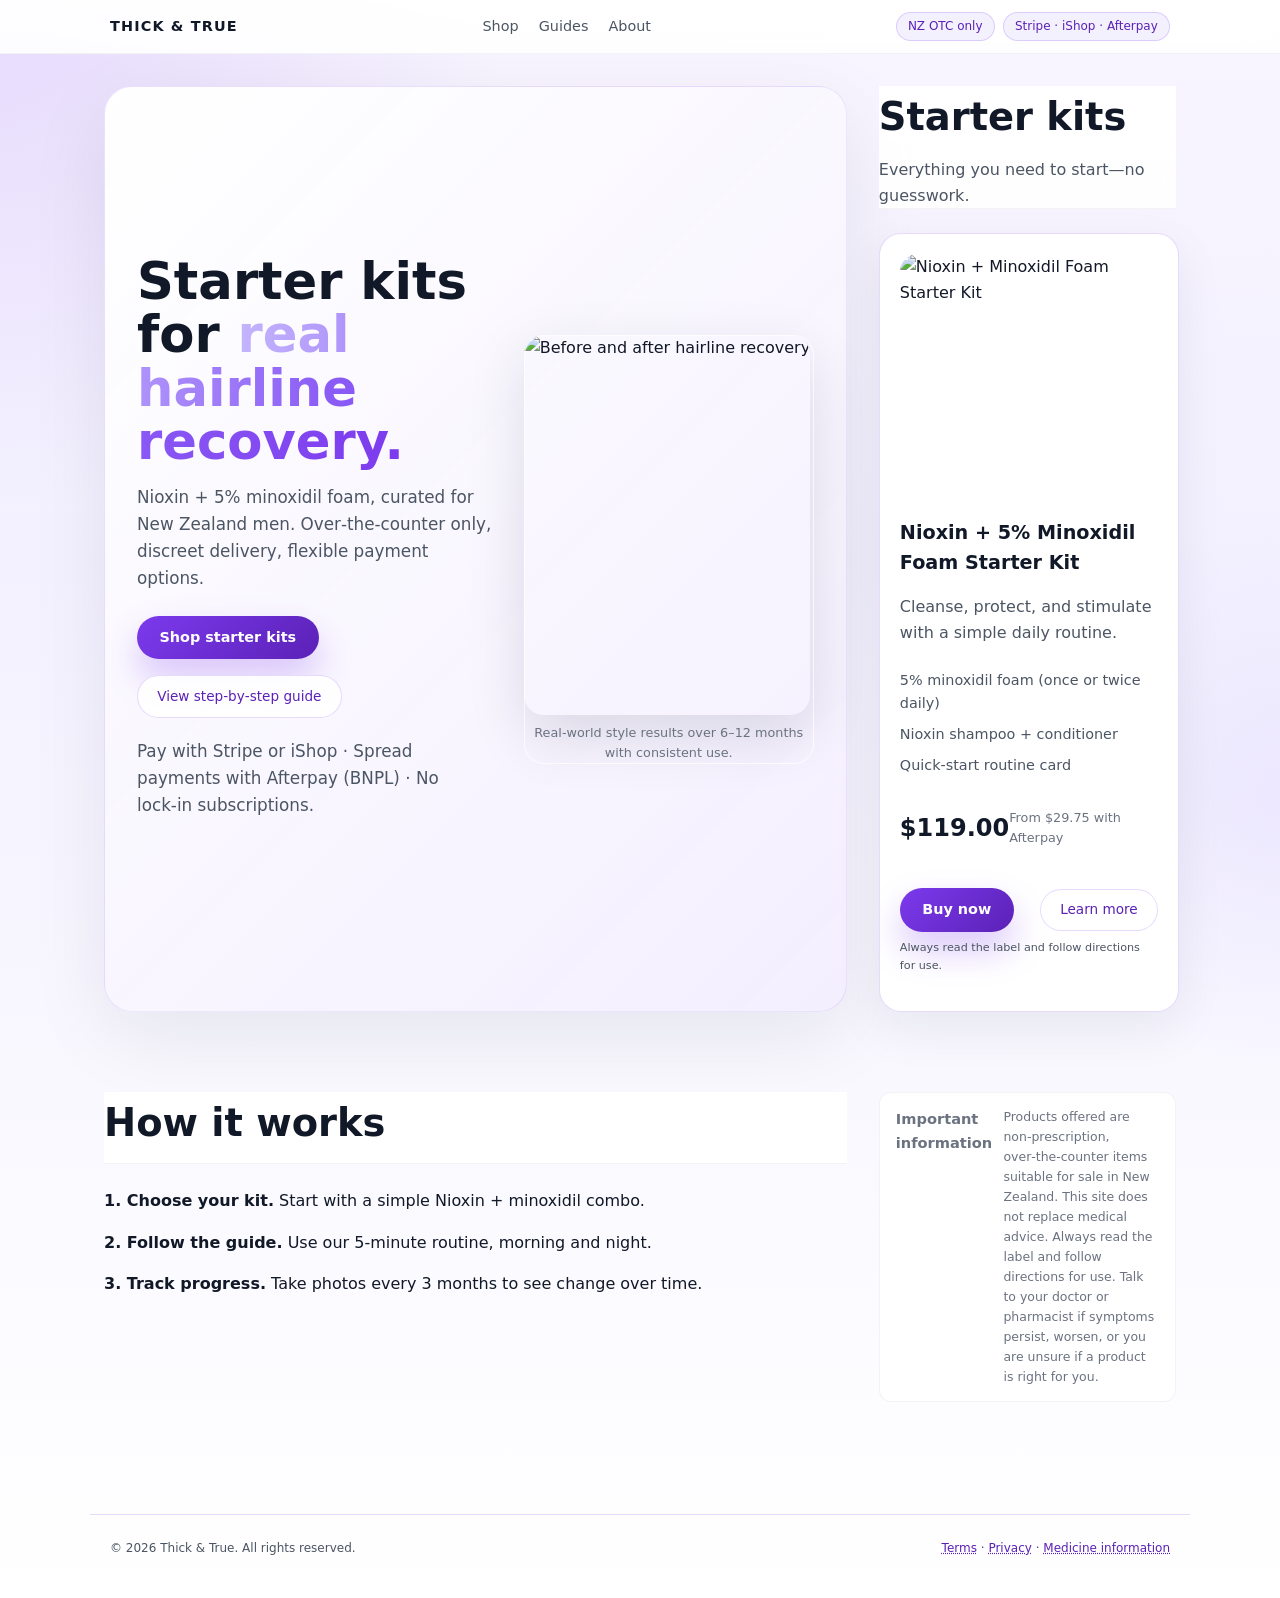
==== index.html @ 85b3218a "Initial commit: Thick & True men's hair recovery website" ====
<!DOCTYPE html>
<html lang="en">
<head>
  <meta charset="UTF-8" />
  <title>Thick & True | Men’s Hair Recovery Kits</title>
  <meta name="viewport" content="width=device-width, initial-scale=1" />
  <link rel="stylesheet" href="assets/css/main.css" />
</head>
<body>
  <header class="header">
    <nav class="nav">
      <a href="index.html" class="logo">Thick &amp; True</a>
      <div class="nav-links">
        <a href="products.html">Shop</a>
        <a href="guides.html">Guides</a>
        <a href="about.html">About</a>
      </div>
      <div class="nav-badges">
        <span class="pill">NZ OTC only</span>
        <span class="pill">Stripe · iShop · Afterpay</span>
      </div>
    </nav>
  </header>

  <main class="layout">
    <section class="hero">
      <div class="hero-copy">
        <h1>Starter kits for <span>real hairline recovery.</span></h1>
        <p>
          Nioxin + 5% minoxidil foam, curated for New Zealand men. 
          Over‑the‑counter only, discreet delivery, flexible payment options.
        </p>
        <div class="hero-cta">
          <a href="products.html#starter-kits" class="btn-primary">Shop starter kits</a>
          <a href="guides.html" class="btn-ghost">View step‑by‑step guide</a>
        </div>
        <p class="hero-meta">
          Pay with Stripe or iShop · Spread payments with Afterpay (BNPL) · No lock‑in subscriptions.
        </p>
      </div>
      <div class="hero-image">
        <figure>
          <img src="assets/img/hero-before-after-1.jpg" alt="Before and after hairline recovery" />
          <figcaption>Real‑world style results over 6–12 months with consistent use.</figcaption>
        </figure>
      </div>
    </section>

    <section id="starter-kits" class="section">
      <header class="section-header">
        <h2>Starter kits</h2>
        <p>Everything you need to start—no guesswork.</p>
      </header>
      <div class="grid">
        <article class="product-card">
          <img src="assets/img/kit-nioxin-minoxidil.jpg" alt="Nioxin + Minoxidil Foam Starter Kit" />
          <h3>Nioxin + 5% Minoxidil Foam Starter Kit</h3>
          <p>Cleanse, protect, and stimulate with a simple daily routine.</p>
          <ul class="product-bullets">
            <li>5% minoxidil foam (once or twice daily)</li>
            <li>Nioxin shampoo + conditioner</li>
            <li>Quick‑start routine card</li>
          </ul>
          <div class="product-footer">
            <span class="price">$119.00</span>
            <span class="bnpl">From $29.75 with Afterpay</span>
          </div>
          <div class="product-actions">
            <!-- Stripe Checkout link placeholder -->
            <a 
              href="https://checkout.stripe.com/pay/YOUR_CHECKOUT_LINK" 
              class="btn-primary">
              Buy now
            </a>
            <a href="product-nioxin-starter-kit.html" class="btn-ghost">Learn more</a>
          </div>
          <p class="note">Always read the label and follow directions for use.</p>
        </article>
      </div>
    </section>

    <section class="section">
      <header class="section-header">
        <h2>How it works</h2>
      </header>
      <ol class="steps">
        <li><strong>1. Choose your kit.</strong> Start with a simple Nioxin + minoxidil combo.</li>
        <li><strong>2. Follow the guide.</strong> Use our 5‑minute routine, morning and night.</li>
        <li><strong>3. Track progress.</strong> Take photos every 3 months to see change over time.</li>
      </ol>
    </section>

    <section class="section compliance">
      <h3>Important information</h3>
      <p>
        Products offered are non‑prescription, over‑the‑counter items suitable for sale in New Zealand. 
        This site does not replace medical advice. Always read the label and follow directions for use. 
        Talk to your doctor or pharmacist if symptoms persist, worsen, or you are unsure if a product is right for you.
      </p>
    </section>
  </main>

  <footer class="footer">
    <span>© <span id="year"></span> Thick &amp; True. All rights reserved.</span>
    <span>
      <a href="legal/terms.html">Terms</a> · 
      <a href="legal/privacy.html">Privacy</a> · 
      <a href="legal/medicine-info.html">Medicine information</a>
    </span>
  </footer>

  <script src="assets/js/main.js"></script>
</body>
</html>
---- assets/css/main.css ----
:root {
      --bg: #ffffff;
      --bg-alt: #f8f9fa;
      --accent: #8b5cf6;
      --accent-soft: #a78bfa;
      --text: #1f2937;
      --muted: #6b7280;
      --danger: #ef4444;
      --card: #ffffff;
      --border: #e5e7eb;
      --radius: 10px;
    }

    * { box-sizing: border-box; margin: 0; padding: 0; }

    body {
      font-family: system-ui, -apple-system, BlinkMacSystemFont, "Segoe UI", sans-serif;
      background: linear-gradient(to bottom, #ffffff 0%, #f3f4f6 100%);
      color: var(--text);
      line-height: 1.5;
    }

    a { color: inherit; text-decoration: none; }

    header {
      position: sticky;
      top: 0;
      z-index: 20;
      backdrop-filter: blur(16px);
      background: linear-gradient(to bottom, rgba(255,255,255,0.95), rgba(255,255,255,0.9));
      border-bottom: 1px solid rgba(229,231,235,0.5);
    }

    .nav {
      max-width: 1100px;
      margin: 0 auto;
      padding: 0.75rem 1.25rem;
      display: flex;
      align-items: center;
      justify-content: space-between;
    }

    .logo {
      display: flex;
      align-items: center;
      gap: 0.5rem;
      font-weight: 700;
      letter-spacing: 0.08em;
      text-transform: uppercase;
      font-size: 0.9rem;
    }

    .logo-mark {
      width: 26px;
      height: 26px;
      border-radius: 999px;
      background: radial-gradient(circle at 30% 20%, #a78bfa, #8b5cf6 40%, #ffffff 100%);
      display: flex;
      align-items: center;
      justify-content: center;
      font-size: 0.8rem;
      color: #ffffff;
      font-weight: 900;
    }

    .nav-links {
      display: flex;
      gap: 1.25rem;
      font-size: 0.9rem;
      color: var(--muted);
    }

    .nav-links a:hover {
      color: var(--text);
    }

    .pill {
      font-size: 0.75rem;
      padding: 0.25rem 0.7rem;
      border-radius: 999px;
      border: 1px solid rgba(139,92,246,0.4);
      color: var(--accent);
    }

    main {
      max-width: 1100px;
      margin: 0 auto;
      padding: 1.5rem 1.25rem 4rem;
      display: grid;
      grid-template-columns: minmax(0, 3fr) minmax(260px, 1.2fr);
      gap: 2rem;
    }

    @media (max-width: 900px) {
      main {
        grid-template-columns: 1fr;
      }
    }

    /* Hero */
    .hero {
      padding: 1.5rem 1.25rem 1.75rem;
      border-radius: 18px;
      background: radial-gradient(circle at top left, #f8f9fa 0, #ffffff 55%);
      border: 1px solid rgba(229,231,235,0.5);
      box-shadow: 0 25px 60px rgba(0,0,0,0.1);
      margin-bottom: 1.75rem;
    }

    .hero-tagline {
      display: inline-flex;
      align-items: center;
      gap: 0.4rem;
      padding: 0.25rem 0.7rem;
      border-radius: 999px;
      background: rgba(255,255,255,0.9);
      border: 1px solid rgba(229,231,235,0.5);
      font-size: 0.75rem;
      color: var(--muted);
      margin-bottom: 0.9rem;
    }

    .hero-tagline span {
      width: 7px;
      height: 7px;
      border-radius: 999px;
      background: #8b5cf6;
      box-shadow: 0 0 0 4px rgba(139,92,246,0.25);
    }

    .hero h1 {
      font-size: clamp(2.1rem, 3vw, 2.6rem);
      margin-bottom: 0.6rem;
    }

    .hero h1 span {
      background: linear-gradient(to right, #c4b5fd, #8b5cf6, #7c3aed);
      -webkit-background-clip: text;
      color: transparent;
    }

    .hero-sub {
      color: var(--muted);
      font-size: 0.95rem;
      max-width: 32rem;
      margin-bottom: 1.25rem;
    }

    .hero-cta {
      display: flex;
      flex-wrap: wrap;
      gap: 0.75rem;
      align-items: center;
      margin-bottom: 1.25rem;
    }

    .btn-primary {
      padding: 0.65rem 1.4rem;
      border-radius: 999px;
      border: none;
      cursor: pointer;
      background: linear-gradient(135deg, var(--accent), var(--accent-soft));
      color: #ffffff;
      font-weight: 600;
      font-size: 0.9rem;
      display: inline-flex;
      align-items: center;
      gap: 0.4rem;
      box-shadow: 0 14px 30px rgba(139,92,246,0.35);
    }

    .btn-primary:hover {
      filter: brightness(1.05);
      transform: translateY(-1px);
    }

    .btn-ghost {
      padding: 0.6rem 1.2rem;
      border-radius: 999px;
      border: 1px solid rgba(229,231,235,0.5);
      background: rgba(255,255,255,0.7);
      color: var(--muted);
      font-size: 0.85rem;
      cursor: pointer;
    }

    .hero-meta {
      display: flex;
      flex-wrap: wrap;
      gap: 1.25rem;
      font-size: 0.75rem;
      color: var(--muted);
    }

    .hero-meta strong {
      color: var(--text);
      font-weight: 600;
    }

    /* Compliance notice */
    .compliance {
      margin-bottom: 1.5rem;
      padding: 0.9rem 1rem;
      border-radius: 12px;
      background: rgba(255,255,255,0.9);
      border: 1px solid rgba(229,231,235,0.5);
      font-size: 0.78rem;
      color: var(--muted);
      display: flex;
      gap: 0.7rem;
    }

    .compliance-icon {
      font-size: 1rem;
      margin-top: 0.1rem;
    }

    .compliance strong {
      color: var(--text);
    }

    /* Product grid */
    .section-title {
      display: flex;
      justify-content: space-between;
      align-items: baseline;
      margin-bottom: 0.75rem;
    }

    .section-title h2 {
      font-size: 1.1rem;
    }

    .section-title span {
      font-size: 0.8rem;
      color: var(--muted);
    }

    .product-grid {
      display: grid;
      grid-template-columns: repeat(auto-fit, minmax(190px, 1fr));
      gap: 1rem;
    }

    .product-card {
      background: var(--card);
      border-radius: var(--radius);
      border: 1px solid var(--border);
      padding: 0.9rem;
      display: flex;
      flex-direction: column;
      gap: 0.45rem;
      position: relative;
      overflow: hidden;
    }

    .product-tag {
      position: absolute;
      top: 0.7rem;
      right: 0.7rem;
      font-size: 0.65rem;
      padding: 0.15rem 0.5rem;
      border-radius: 999px;
      background: rgba(139,92,246,0.12);
      color: #a78bfa;
      border: 1px solid rgba(139,92,246,0.4);
    }

    .product-name {
      font-size: 0.95rem;
      font-weight: 600;
      padding-right: 4rem;
    }

    .product-desc {
      font-size: 0.78rem;
      color: var(--muted);
      min-height: 2.3em;
    }

    .product-meta {
      display: flex;
      justify-content: space-between;
      align-items: center;
      font-size: 0.78rem;
      color: var(--muted);
    }

    .product-price {
      font-size: 0.95rem;
      font-weight: 600;
      color: var(--text);
    }

    .dose {
      font-size: 0.7rem;
      padding: 0.15rem 0.45rem;
      border-radius: 999px;
      border: 1px solid rgba(107,114,128,0.5);
    }

    .product-actions {
      margin-top: 0.5rem;
      display: flex;
      justify-content: space-between;
      align-items: center;
      gap: 0.5rem;
    }

    .btn-add {
      flex: 1;
      padding: 0.45rem 0.7rem;
      border-radius: 999px;
      border: none;
      cursor: pointer;
      background: rgba(139,92,246,0.12);
      color: #c4b5fd;
      font-size: 0.8rem;
      font-weight: 500;
    }

    .btn-add:hover {
      background: rgba(139,92,246,0.2);
    }

    .note {
      font-size: 0.7rem;
      color: var(--muted);
    }

    /* Sidebar / Cart */
    .sidebar {
      position: sticky;
      top: 4.2rem;
      align-self: flex-start;
      background: rgba(255,255,255,0.95);
      border-radius: 18px;
      border: 1px solid rgba(229,231,235,0.5);
      padding: 1.1rem 1rem 1.2rem;
      box-shadow: 0 18px 40px rgba(0,0,0,0.1);
    }

    .sidebar h3 {
      font-size: 1rem;
      margin-bottom: 0.4rem;
    }

    .sidebar p {
      font-size: 0.8rem;
      color: var(--muted);
      margin-bottom: 0.8rem;
    }

    .cart-items {
      max-height: 220px;
      overflow-y: auto;
      margin-bottom: 0.8rem;
      padding-right: 0.25rem;
    }

    .cart-item {
      display: flex;
      justify-content: space-between;
      align-items: center;
      font-size: 0.78rem;
      padding: 0.35rem 0;
      border-bottom: 1px dashed rgba(139,92,246,0.4);
    }

    .cart-item span {
      max-width: 150px;
    }

    .cart-empty {
      font-size: 0.78rem;
      color: var(--muted);
      font-style: italic;
    }

    .cart-total {
      display: flex;
      justify-content: space-between;
      align-items: center;
      font-size: 0.85rem;
      margin-bottom: 0.7rem;
    }

    .cart-total strong {
      font-size: 0.95rem;
    }

    .sidebar .btn-primary {
      width: 100%;
      justify-content: center;
      margin-bottom: 0.5rem;
    }

    .sidebar-footer {
      font-size: 0.7rem;
      color: var(--muted);
    }

    .sidebar-footer strong {
      color: var(--text);
    }

    footer {
      max-width: 1100px;
      margin: 0 auto;
      padding: 0 1.25rem 2.5rem;
      font-size: 0.75rem;
      color: var(--muted);
      display: flex;
      justify-content: space-between;
      flex-wrap: wrap;
      gap: 0.75rem;
      border-top: 1px solid rgba(229,231,235,0.5);
      padding-top: 1.5rem;
    }

    footer a {
      text-decoration: underline;
      text-decoration-style: dotted;
    }

    /* New styles for updated layout */
    .header {
      position: sticky;
      top: 0;
      z-index: 20;
      backdrop-filter: blur(16px);
      background: linear-gradient(to bottom, rgba(255,255,255,0.95), rgba(255,255,255,0.9));
      border-bottom: 1px solid rgba(229,231,235,0.5);
    }

    .nav-badges {
      display: flex;
      gap: 0.5rem;
    }

    .layout {
      max-width: 1100px;
      margin: 0 auto;
      padding: 1.5rem 1.25rem 4rem;
    }

    .hero {
      display: grid;
      grid-template-columns: 1fr 1fr;
      gap: 2rem;
      align-items: center;
      margin-bottom: 3rem;
    }

    .hero-copy h1 {
      font-size: clamp(2.5rem, 4vw, 3.5rem);
      margin-bottom: 1rem;
    }

    .hero-copy h1 span {
      background: linear-gradient(to right, #c4b5fd, #8b5cf6, #7c3aed);
      -webkit-background-clip: text;
      color: transparent;
    }

    .hero-copy p {
      font-size: 1.1rem;
      color: var(--muted);
      margin-bottom: 1.5rem;
    }

    .hero-cta {
      display: flex;
      gap: 1rem;
      margin-bottom: 1rem;
    }

    .hero-meta {
      font-size: 0.9rem;
      color: var(--muted);
    }

    .hero-image img {
      width: 100%;
      border-radius: 12px;
      box-shadow: 0 10px 30px rgba(0,0,0,0.1);
    }

    .hero-image figcaption {
      font-size: 0.8rem;
      color: var(--muted);
      margin-top: 0.5rem;
      text-align: center;
    }

    .section {
      margin-bottom: 3rem;
    }

    .section-header h2 {
      font-size: 2rem;
      margin-bottom: 0.5rem;
    }

    .section-header p {
      font-size: 1rem;
      color: var(--muted);
    }

    .grid {
      display: grid;
      grid-template-columns: repeat(auto-fit, minmax(300px, 1fr));
      gap: 2rem;
    }

    .product-card img {
      width: 100%;
      height: 200px;
      object-fit: cover;
      border-radius: 8px;
      margin-bottom: 1rem;
    }

    .product-card h3 {
      font-size: 1.2rem;
      margin-bottom: 0.5rem;
    }

    .product-card p {
      color: var(--muted);
      margin-bottom: 1rem;
    }

    .product-bullets {
      list-style: none;
      padding: 0;
      margin-bottom: 1rem;
    }

    .product-bullets li {
      margin-bottom: 0.5rem;
      font-size: 0.9rem;
    }

    .product-footer {
      display: flex;
      justify-content: space-between;
      align-items: center;
      margin-bottom: 1rem;
    }

    .price {
      font-size: 1.5rem;
      font-weight: 700;
      color: var(--text);
    }

    .bnpl {
      font-size: 0.8rem;
      color: var(--muted);
    }

    .product-actions {
      display: flex;
      gap: 0.5rem;
    }

    .steps {
      list-style: none;
      padding: 0;
    }

    .steps li {
      margin-bottom: 1rem;
      font-size: 1rem;
    }

    .compliance h3 {
      margin-bottom: 0.5rem;
    }

    .footer {
      max-width: 1100px;
      margin: 0 auto;
      padding: 0 1.25rem 2.5rem;
      font-size: 0.75rem;
      color: var(--muted);
      display: flex;
      justify-content: space-between;
      flex-wrap: wrap;
      gap: 0.75rem;
      border-top: 1px solid rgba(229,231,235,0.5);
      padding-top: 1.5rem;
    }

    .footer a {
      text-decoration: underline;
      text-decoration-style: dotted;
    }

    /* Product page styles */
    .product-layout {
      max-width: 1100px;
      margin: 0 auto;
      padding: 2rem 1.25rem 4rem;
      display: grid;
      grid-template-columns: 1fr 300px;
      gap: 3rem;
    }

    @media (max-width: 900px) {
      .product-layout {
        grid-template-columns: 1fr;
      }
    }

    .product-main h1 {
      font-size: 2.5rem;
      margin-bottom: 0.5rem;
    }

    .product-tagline {
      font-size: 1.1rem;
      color: var(--muted);
      margin-bottom: 2rem;
    }

    .product-hero-img {
      width: 100%;
      height: 300px;
      object-fit: cover;
      border-radius: 12px;
      margin-bottom: 2rem;
    }

    .product-key-points h2,
    .product-how-to h2,
    .product-faq h2 {
      font-size: 1.5rem;
      margin-bottom: 1rem;
    }

    .product-key-points ul {
      list-style: disc;
      padding-left: 1.5rem;
      margin-bottom: 2rem;
    }

    .product-how-to ol {
      list-style: decimal;
      padding-left: 1.5rem;
      margin-bottom: 2rem;
    }

    .product-faq h3 {
      font-size: 1.2rem;
      margin-bottom: 0.5rem;
    }

    .product-faq p {
      margin-bottom: 1.5rem;
      color: var(--muted);
    }

    .product-sidebar {
      position: sticky;
      top: 2rem;
    }

    .product-price-box {
      background: var(--card);
      border: 1px solid var(--border);
      border-radius: var(--radius);
      padding: 1.5rem;
      margin-bottom: 2rem;
      text-align: center;
    }

    .product-price-box .price {
      display: block;
      font-size: 2rem;
      margin-bottom: 0.5rem;
    }

    .product-purchase-options h2 {
      font-size: 1.2rem;
      margin-bottom: 1rem;
    }

    .product-purchase-options .btn-primary,
    .product-purchase-options .btn-ghost {
      width: 100%;
      margin-bottom: 0.5rem;
    }

    .product-compliance {
      background: rgba(255,255,255,0.9);
      border: 1px solid rgba(229,231,235,0.5);
      border-radius: var(--radius);
      padding: 1rem;
      font-size: 0.9rem;
      color: var(--muted);
    }

    /* Filters */
    .filters {
      display: flex;
      gap: 0.5rem;
      margin-bottom: 2rem;
      flex-wrap: wrap;
    }

    .filter-btn {
      padding: 0.5rem 1rem;
      border: 1px solid var(--border);
      background: var(--card);
      color: var(--muted);
      border-radius: var(--radius);
      cursor: pointer;
      transition: all 0.2s;
    }

    .filter-btn:hover {
      background: var(--bg-alt);
    }

    .filter-btn.active {
      background: var(--accent);
      color: #ffffff;
      border-color: var(--accent);
    }

    /* Guides page styles */
    .small-hero {
      text-align: center;
      padding: 3rem 1.25rem;
      background: var(--bg-alt);
      margin-bottom: 2rem;
    }

    .small-hero h1 {
      font-size: 2.5rem;
      margin-bottom: 1rem;
    }

    .small-hero p {
      font-size: 1.1rem;
      color: var(--muted);
      max-width: 600px;
      margin: 0 auto;
    }

    .guide-block {
      background: var(--card);
      border: 1px solid var(--border);
      border-radius: var(--radius);
      padding: 2rem;
      margin-bottom: 2rem;
    }

    .guide-block h3 {
      font-size: 1.3rem;
      margin-bottom: 1rem;
      color: var(--text);
    }

    .guide-steps {
      list-style: decimal;
      padding-left: 1.5rem;
      margin-bottom: 1.5rem;
    }

    .guide-steps li {
      margin-bottom: 0.5rem;
      line-height: 1.5;
    }

    .guide-tips {
      list-style: disc;
      padding-left: 1.5rem;
    }

    .guide-tips li {
      margin-bottom: 0.5rem;
      line-height: 1.5;
    }

    .timeline {
      list-style: none;
      padding: 0;
    }

    .timeline li {
      margin-bottom: 1rem;
      padding-left: 1rem;
      border-left: 3px solid var(--accent);
      background: var(--bg-alt);
      padding: 1rem;
      border-radius: 0 var(--radius) var(--radius) 0;
    }

    .gallery {
      display: grid;
      grid-template-columns: repeat(auto-fit, minmax(300px, 1fr));
      gap: 2rem;
    }

    .gallery figure {
      text-align: center;
    }

    .gallery img {
      width: 100%;
      border-radius: var(--radius);
      box-shadow: 0 5px 15px rgba(0,0,0,0.1);
    }

    .gallery figcaption {
      margin-top: 0.5rem;
      font-size: 0.9rem;
      color: var(--muted);
    }

    :root {
      --bg: #f7f4ff;
      --bg-alt: #f5f1ff;
      --surface: #ffffff;
      --surface-soft: #f4effe;
      --text: #111827;
      --text-soft: #4b5563;
      --accent: #7c3aed;
      --accent-soft: #c4b5fd;
      --accent-deep: #5b21b6;
      --border: rgba(124,58,237,0.18);
      --shadow: 0 24px 80px rgba(15,23,42,0.08);
    }

    body {
      background: radial-gradient(circle at top left, rgba(124,58,237,0.14), transparent 25%),
                  radial-gradient(circle at right, rgba(167,139,250,0.12), transparent 18%),
                  linear-gradient(180deg, #f8f5ff 0%, #f3f1ff 35%, #ffffff 100%);
      min-height: 100vh;
      color: var(--text);
      font-family: Inter, system-ui, -apple-system, BlinkMacSystemFont, "Segoe UI", sans-serif;
      line-height: 1.6;
    }

    ::selection {
      background: rgba(124,58,237,0.18);
      color: var(--text);
    }

    .nav-links a {
      color: var(--text-soft);
      transition: color 0.25s ease, transform 0.25s ease;
    }

    .nav-links a:hover {
      color: var(--accent-deep);
      transform: translateY(-1px);
    }

    .pill {
      background: rgba(167,139,250,0.12);
      border-color: rgba(124,58,237,0.2);
      color: var(--accent-deep);
    }

    .layout {
      max-width: 1120px;
      margin: 0 auto;
      padding: 2rem 1.5rem 4rem;
    }

    .hero {
      display: grid;
      grid-template-columns: 1.1fr 0.9fr;
      gap: 2rem;
      align-items: center;
      padding: 2rem;
      border-radius: 28px;
      background: linear-gradient(135deg, rgba(255,255,255,0.98), rgba(243,238,255,0.95));
      border: 1px solid rgba(124,58,237,0.12);
      box-shadow: var(--shadow);
    }

    .hero-copy {
      max-width: 32rem;
    }

    .hero-copy h1 {
      font-size: clamp(2.6rem, 4vw, 3.8rem);
      line-height: 1.04;
      margin-bottom: 1rem;
    }

    .hero-copy p {
      font-size: 1.05rem;
      color: var(--text-soft);
      margin-bottom: 1.5rem;
    }

    .hero-cta {
      flex-wrap: wrap;
      gap: 1rem;
      margin-bottom: 1.25rem;
    }

    .hero-meta {
      display: flex;
      flex-wrap: wrap;
      gap: 1rem;
      font-size: 0.9rem;
      color: var(--text-soft);
    }

    .hero-image {
      position: relative;
    }

    .hero-image::after {
      content: "";
      position: absolute;
      inset: 0;
      border-radius: 20px;
      box-shadow: inset 0 0 0 1px rgba(255,255,255,0.7);
      pointer-events: none;
    }

    .hero-image img {
      width: 100%;
      border-radius: 20px;
      min-height: 380px;
      object-fit: cover;
      box-shadow: 0 20px 60px rgba(14, 14, 44, 0.12);
      transition: transform 0.35s ease;
    }

    .hero-image img:hover {
      transform: translateY(-4px) scale(1.01);
    }

    .section {
      margin-bottom: 3rem;
    }

    .section-header {
      margin-bottom: 1.5rem;
    }

    .section-header h2 {
      font-size: clamp(2rem, 3vw, 2.6rem);
      margin-bottom: 0.6rem;
    }

    .section-header p {
      color: var(--text-soft);
      font-size: 1rem;
      max-width: 42rem;
    }

    .grid {
      display: grid;
      gap: 1.75rem;
    }

    .product-card {
      background: var(--surface);
      padding: 1.25rem;
      border-radius: 22px;
      border: 1px solid var(--border);
      box-shadow: 0 18px 50px rgba(15,23,42,0.07);
      transition: transform 0.25s ease, border-color 0.25s ease, box-shadow 0.25s ease;
    }

    .product-card:hover {
      transform: translateY(-4px);
      border-color: rgba(124,58,237,0.3);
      box-shadow: 0 24px 70px rgba(15,23,42,0.12);
    }

    .product-card h3,
    .product-card .product-name {
      color: var(--text);
    }

    .product-card p,
    .product-card .product-desc,
    .product-bullets li {
      color: var(--text-soft);
    }

    .product-card img {
      width: 100%;
      height: 240px;
      object-fit: cover;
      border-radius: 18px;
      margin-bottom: 1rem;
    }

    .product-actions {
      display: flex;
      flex-wrap: wrap;
      gap: 0.75rem;
      margin-top: 1rem;
    }

    .btn-primary {
      background: linear-gradient(135deg, var(--accent), var(--accent-deep));
      box-shadow: 0 18px 35px rgba(124,58,237,0.28);
      transition: transform 0.25s ease, filter 0.25s ease;
    }

    .btn-primary:hover {
      filter: brightness(1.04);
      transform: translateY(-1px);
    }

    .btn-ghost {
      background: rgba(255,255,255,0.9);
      border-color: rgba(124,58,237,0.18);
      color: var(--accent-deep);
    }

    .btn-ghost:hover {
      background: rgba(124,58,237,0.08);
    }

    .filter-btn {
      background: var(--surface);
      border-color: var(--border);
      color: var(--text-soft);
      box-shadow: inset 0 0 0 1px transparent;
      transition: all 0.2s ease;
    }

    .filter-btn:hover {
      color: var(--accent-deep);
      box-shadow: inset 0 0 0 1px rgba(124,58,237,0.18);
    }

    .filter-btn.active {
      background: var(--accent);
      color: #ffffff;
      border-color: var(--accent);
      box-shadow: 0 12px 30px rgba(124,58,237,0.2);
    }

    .guide-block,
    .product-price-box,
    .sidebar,
    .product-compliance {
      background: var(--surface);
      border: 1px solid var(--border);
      box-shadow: 0 18px 45px rgba(15,23,42,0.05);
    }

    .small-hero {
      padding: 3rem 1.5rem;
      border-radius: 24px;
      background: linear-gradient(135deg, rgba(124,58,237,0.08), rgba(255,255,255,0.95));
      border: 1px solid rgba(124,58,237,0.12);
    }

    .timeline li {
      background: rgba(124,58,237,0.05);
    }

    .footer {
      background: transparent;
      border-top-color: rgba(124,58,237,0.18);
      color: var(--text-soft);
    }

    footer a {
      color: var(--accent-deep);
    }

    .footer a:hover {
      color: var(--accent);
    }

    @media (max-width: 900px) {
      .hero {
        grid-template-columns: 1fr;
      }

      .product-card img {
        height: 220px;
      }
    }

    @media (max-width: 640px) {
      .nav {
        flex-direction: column;
        align-items: flex-start;
      }

      .nav-links {
        flex-wrap: wrap;
        gap: 0.9rem;
      }

      .hero {
        gap: 1.5rem;
        padding: 1.5rem;
      }

      .hero-copy h1 {
        font-size: 2.45rem;
      }
    }
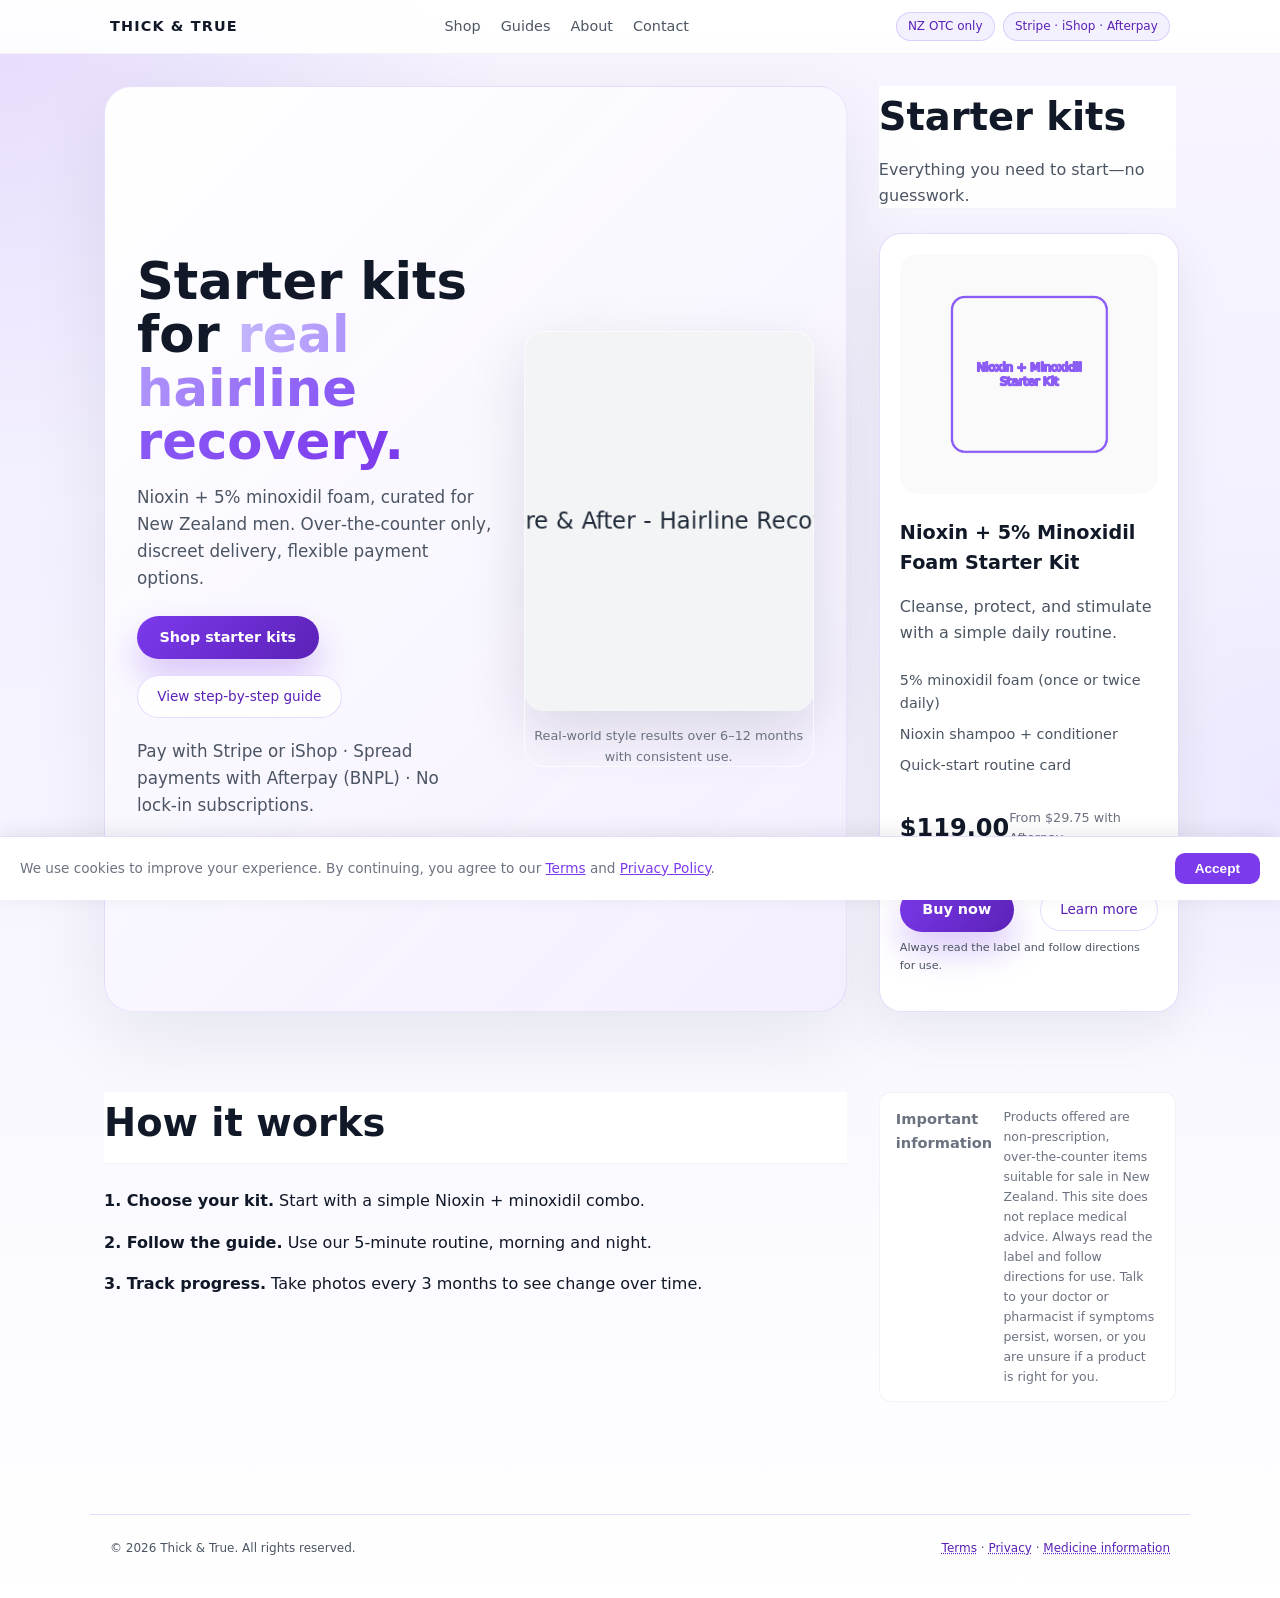
==== commit dfda2ac1: "Fix: Add meta tags, favicon, contact page, cookie banner, nav consistency" ====
--- a/index.html
+++ b/index.html
@@ -1,114 +1,124 @@
-<!DOCTYPE html>
-<html lang="en">
-<head>
-  <meta charset="UTF-8" />
-  <title>Thick & True | Men’s Hair Recovery Kits</title>
-  <meta name="viewport" content="width=device-width, initial-scale=1" />
-  <link rel="stylesheet" href="assets/css/main.css" />
-</head>
-<body>
-  <header class="header">
-    <nav class="nav">
-      <a href="index.html" class="logo">Thick &amp; True</a>
-      <div class="nav-links">
-        <a href="products.html">Shop</a>
-        <a href="guides.html">Guides</a>
-        <a href="about.html">About</a>
-      </div>
-      <div class="nav-badges">
-        <span class="pill">NZ OTC only</span>
-        <span class="pill">Stripe · iShop · Afterpay</span>
-      </div>
-    </nav>
-  </header>
-
-  <main class="layout">
-    <section class="hero">
-      <div class="hero-copy">
-        <h1>Starter kits for <span>real hairline recovery.</span></h1>
-        <p>
-          Nioxin + 5% minoxidil foam, curated for New Zealand men. 
-          Over‑the‑counter only, discreet delivery, flexible payment options.
-        </p>
-        <div class="hero-cta">
-          <a href="products.html#starter-kits" class="btn-primary">Shop starter kits</a>
-          <a href="guides.html" class="btn-ghost">View step‑by‑step guide</a>
-        </div>
-        <p class="hero-meta">
-          Pay with Stripe or iShop · Spread payments with Afterpay (BNPL) · No lock‑in subscriptions.
-        </p>
-      </div>
-      <div class="hero-image">
-        <figure>
-          <img src="assets/img/hero-before-after-1.jpg" alt="Before and after hairline recovery" />
-          <figcaption>Real‑world style results over 6–12 months with consistent use.</figcaption>
-        </figure>
-      </div>
-    </section>
-
-    <section id="starter-kits" class="section">
-      <header class="section-header">
-        <h2>Starter kits</h2>
-        <p>Everything you need to start—no guesswork.</p>
-      </header>
-      <div class="grid">
-        <article class="product-card">
-          <img src="assets/img/kit-nioxin-minoxidil.jpg" alt="Nioxin + Minoxidil Foam Starter Kit" />
-          <h3>Nioxin + 5% Minoxidil Foam Starter Kit</h3>
-          <p>Cleanse, protect, and stimulate with a simple daily routine.</p>
-          <ul class="product-bullets">
-            <li>5% minoxidil foam (once or twice daily)</li>
-            <li>Nioxin shampoo + conditioner</li>
-            <li>Quick‑start routine card</li>
-          </ul>
-          <div class="product-footer">
-            <span class="price">$119.00</span>
-            <span class="bnpl">From $29.75 with Afterpay</span>
-          </div>
-          <div class="product-actions">
-            <!-- Stripe Checkout link placeholder -->
-            <a 
-              href="https://checkout.stripe.com/pay/YOUR_CHECKOUT_LINK" 
-              class="btn-primary">
-              Buy now
-            </a>
-            <a href="product-nioxin-starter-kit.html" class="btn-ghost">Learn more</a>
-          </div>
-          <p class="note">Always read the label and follow directions for use.</p>
-        </article>
-      </div>
-    </section>
-
-    <section class="section">
-      <header class="section-header">
-        <h2>How it works</h2>
-      </header>
-      <ol class="steps">
-        <li><strong>1. Choose your kit.</strong> Start with a simple Nioxin + minoxidil combo.</li>
-        <li><strong>2. Follow the guide.</strong> Use our 5‑minute routine, morning and night.</li>
-        <li><strong>3. Track progress.</strong> Take photos every 3 months to see change over time.</li>
-      </ol>
-    </section>
-
-    <section class="section compliance">
-      <h3>Important information</h3>
-      <p>
-        Products offered are non‑prescription, over‑the‑counter items suitable for sale in New Zealand. 
-        This site does not replace medical advice. Always read the label and follow directions for use. 
-        Talk to your doctor or pharmacist if symptoms persist, worsen, or you are unsure if a product is right for you.
-      </p>
-    </section>
-  </main>
-
-  <footer class="footer">
-    <span>© <span id="year"></span> Thick &amp; True. All rights reserved.</span>
-    <span>
-      <a href="legal/terms.html">Terms</a> · 
-      <a href="legal/privacy.html">Privacy</a> · 
-      <a href="legal/medicine-info.html">Medicine information</a>
-    </span>
-  </footer>
-
-  <script src="assets/js/main.js"></script>
-</body>
+<!DOCTYPE html>
+<html lang="en">
+<head>
+  <meta charset="UTF-8" />
+  <title>Thick & True | Men’s Hair Recovery Kits</title>
+  <meta name="description" content="Science-backed men’s hair loss treatments delivered across New Zealand. Nioxin, 5% minoxidil foam, starter kits and guides. OTC only, discreet delivery." />
+  <meta property="og:title" content="Thick & True | Men’s Hair Recovery Kits" />
+  <meta property="og:description" content="Science-backed men’s hair loss treatments delivered across New Zealand." />
+  <meta property="og:type" content="website" />
+  <meta name="viewport" content="width=device-width, initial-scale=1" />
+  <link rel="icon" href="data:image/svg+xml,<svg xmlns='http://www.w3.org/2000/svg' viewBox='0 0 100 100'><text y='.9em' font-size='90'>🧬</text></svg>" />
+  <link rel="stylesheet" href="assets/css/main.css" />
+</head>
+<body>
+  <header class="header">
+    <nav class="nav">
+      <a href="index.html" class="logo">Thick &amp; True</a>
+      <div class="nav-links">
+        <a href="products.html">Shop</a>
+        <a href="guides.html">Guides</a>
+        <a href="about.html">About</a>
+        <a href="contact.html">Contact</a>
+      </div>
+      <div class="nav-badges">
+        <span class="pill">NZ OTC only</span>
+        <span class="pill">Stripe · iShop · Afterpay</span>
+      </div>
+    </nav>
+  </header>
+
+  <main class="layout">
+    <section class="hero">
+      <div class="hero-copy">
+        <h1>Starter kits for <span>real hairline recovery.</span></h1>
+        <p>
+          Nioxin + 5% minoxidil foam, curated for New Zealand men. 
+          Over‑the‑counter only, discreet delivery, flexible payment options.
+        </p>
+        <div class="hero-cta">
+          <a href="products.html#starter-kits" class="btn-primary">Shop starter kits</a>
+          <a href="guides.html" class="btn-ghost">View step‑by‑step guide</a>
+        </div>
+        <p class="hero-meta">
+          Pay with Stripe or iShop · Spread payments with Afterpay (BNPL) · No lock‑in subscriptions.
+        </p>
+      </div>
+      <div class="hero-image">
+        <figure>
+          <img src="assets/img/hero-before-after-1.jpg" alt="Before and after hairline recovery" />
+          <figcaption>Real‑world style results over 6–12 months with consistent use.</figcaption>
+        </figure>
+      </div>
+    </section>
+
+    <section id="starter-kits" class="section">
+      <header class="section-header">
+        <h2>Starter kits</h2>
+        <p>Everything you need to start—no guesswork.</p>
+      </header>
+      <div class="grid">
+        <article class="product-card">
+          <img src="assets/img/kit-nioxin-minoxidil.jpg" alt="Nioxin + Minoxidil Foam Starter Kit" />
+          <h3>Nioxin + 5% Minoxidil Foam Starter Kit</h3>
+          <p>Cleanse, protect, and stimulate with a simple daily routine.</p>
+          <ul class="product-bullets">
+            <li>5% minoxidil foam (once or twice daily)</li>
+            <li>Nioxin shampoo + conditioner</li>
+            <li>Quick‑start routine card</li>
+          </ul>
+          <div class="product-footer">
+            <span class="price">$119.00</span>
+            <span class="bnpl">From $29.75 with Afterpay</span>
+          </div>
+          <div class="product-actions">
+            <!-- Stripe Checkout link placeholder -->
+            <a 
+              href="https://checkout.stripe.com/pay/YOUR_CHECKOUT_LINK" 
+              class="btn-primary">
+              Buy now
+            </a>
+            <a href="product-nioxin-starter-kit.html" class="btn-ghost">Learn more</a>
+          </div>
+          <p class="note">Always read the label and follow directions for use.</p>
+        </article>
+      </div>
+    </section>
+
+    <section class="section">
+      <header class="section-header">
+        <h2>How it works</h2>
+      </header>
+      <ol class="steps">
+        <li><strong>1. Choose your kit.</strong> Start with a simple Nioxin + minoxidil combo.</li>
+        <li><strong>2. Follow the guide.</strong> Use our 5‑minute routine, morning and night.</li>
+        <li><strong>3. Track progress.</strong> Take photos every 3 months to see change over time.</li>
+      </ol>
+    </section>
+
+    <section class="section compliance">
+      <h3>Important information</h3>
+      <p>
+        Products offered are non‑prescription, over‑the‑counter items suitable for sale in New Zealand. 
+        This site does not replace medical advice. Always read the label and follow directions for use. 
+        Talk to your doctor or pharmacist if symptoms persist, worsen, or you are unsure if a product is right for you.
+      </p>
+    </section>
+  </main>
+
+  <footer class="footer">
+    <span>© <span id="year"></span> Thick &amp; True. All rights reserved.</span>
+    <span>
+      <a href="legal/terms.html">Terms</a> · 
+      <a href="legal/privacy.html">Privacy</a> · 
+      <a href="legal/medicine-info.html">Medicine information</a>
+    </span>
+  </footer>
+
+  <div class="cookie-banner" id="cookie-banner">
+    <p>We use cookies to improve your experience. By continuing, you agree to our <a href="legal/terms.html">Terms</a> and <a href="legal/privacy.html">Privacy Policy</a>.</p>
+    <button onclick="document.getElementById('cookie-banner').classList.add('hidden'); localStorage.setItem('cookiesAccepted','true')">Accept</button>
+  </div>
+  <script src="assets/js/main.js"></script>
+</body>
 </html>
--- a/assets/css/main.css
+++ b/assets/css/main.css
@@ -1,1112 +1,1232 @@
-    :root {
-      --bg: #ffffff;
-      --bg-alt: #f8f9fa;
-      --accent: #8b5cf6;
-      --accent-soft: #a78bfa;
-      --text: #1f2937;
-      --muted: #6b7280;
-      --danger: #ef4444;
-      --card: #ffffff;
-      --border: #e5e7eb;
-      --radius: 10px;
-    }
-
-    * { box-sizing: border-box; margin: 0; padding: 0; }
-
-    body {
-      font-family: system-ui, -apple-system, BlinkMacSystemFont, "Segoe UI", sans-serif;
-      background: linear-gradient(to bottom, #ffffff 0%, #f3f4f6 100%);
-      color: var(--text);
-      line-height: 1.5;
-    }
-
-    a { color: inherit; text-decoration: none; }
-
-    header {
-      position: sticky;
-      top: 0;
-      z-index: 20;
-      backdrop-filter: blur(16px);
-      background: linear-gradient(to bottom, rgba(255,255,255,0.95), rgba(255,255,255,0.9));
-      border-bottom: 1px solid rgba(229,231,235,0.5);
-    }
-
-    .nav {
-      max-width: 1100px;
-      margin: 0 auto;
-      padding: 0.75rem 1.25rem;
-      display: flex;
-      align-items: center;
-      justify-content: space-between;
-    }
-
-    .logo {
-      display: flex;
-      align-items: center;
-      gap: 0.5rem;
-      font-weight: 700;
-      letter-spacing: 0.08em;
-      text-transform: uppercase;
-      font-size: 0.9rem;
-    }
-
-    .logo-mark {
-      width: 26px;
-      height: 26px;
-      border-radius: 999px;
-      background: radial-gradient(circle at 30% 20%, #a78bfa, #8b5cf6 40%, #ffffff 100%);
-      display: flex;
-      align-items: center;
-      justify-content: center;
-      font-size: 0.8rem;
-      color: #ffffff;
-      font-weight: 900;
-    }
-
-    .nav-links {
-      display: flex;
-      gap: 1.25rem;
-      font-size: 0.9rem;
-      color: var(--muted);
-    }
-
-    .nav-links a:hover {
-      color: var(--text);
-    }
-
-    .pill {
-      font-size: 0.75rem;
-      padding: 0.25rem 0.7rem;
-      border-radius: 999px;
-      border: 1px solid rgba(139,92,246,0.4);
-      color: var(--accent);
-    }
-
-    main {
-      max-width: 1100px;
-      margin: 0 auto;
-      padding: 1.5rem 1.25rem 4rem;
-      display: grid;
-      grid-template-columns: minmax(0, 3fr) minmax(260px, 1.2fr);
-      gap: 2rem;
-    }
-
-    @media (max-width: 900px) {
-      main {
-        grid-template-columns: 1fr;
-      }
-    }
-
-    /* Hero */
-    .hero {
-      padding: 1.5rem 1.25rem 1.75rem;
-      border-radius: 18px;
-      background: radial-gradient(circle at top left, #f8f9fa 0, #ffffff 55%);
-      border: 1px solid rgba(229,231,235,0.5);
-      box-shadow: 0 25px 60px rgba(0,0,0,0.1);
-      margin-bottom: 1.75rem;
-    }
-
-    .hero-tagline {
-      display: inline-flex;
-      align-items: center;
-      gap: 0.4rem;
-      padding: 0.25rem 0.7rem;
-      border-radius: 999px;
-      background: rgba(255,255,255,0.9);
-      border: 1px solid rgba(229,231,235,0.5);
-      font-size: 0.75rem;
-      color: var(--muted);
-      margin-bottom: 0.9rem;
-    }
-
-    .hero-tagline span {
-      width: 7px;
-      height: 7px;
-      border-radius: 999px;
-      background: #8b5cf6;
-      box-shadow: 0 0 0 4px rgba(139,92,246,0.25);
-    }
-
-    .hero h1 {
-      font-size: clamp(2.1rem, 3vw, 2.6rem);
-      margin-bottom: 0.6rem;
-    }
-
-    .hero h1 span {
-      background: linear-gradient(to right, #c4b5fd, #8b5cf6, #7c3aed);
-      -webkit-background-clip: text;
-      color: transparent;
-    }
-
-    .hero-sub {
-      color: var(--muted);
-      font-size: 0.95rem;
-      max-width: 32rem;
-      margin-bottom: 1.25rem;
-    }
-
-    .hero-cta {
-      display: flex;
-      flex-wrap: wrap;
-      gap: 0.75rem;
-      align-items: center;
-      margin-bottom: 1.25rem;
-    }
-
-    .btn-primary {
-      padding: 0.65rem 1.4rem;
-      border-radius: 999px;
-      border: none;
-      cursor: pointer;
-      background: linear-gradient(135deg, var(--accent), var(--accent-soft));
-      color: #ffffff;
-      font-weight: 600;
-      font-size: 0.9rem;
-      display: inline-flex;
-      align-items: center;
-      gap: 0.4rem;
-      box-shadow: 0 14px 30px rgba(139,92,246,0.35);
-    }
-
-    .btn-primary:hover {
-      filter: brightness(1.05);
-      transform: translateY(-1px);
-    }
-
-    .btn-ghost {
-      padding: 0.6rem 1.2rem;
-      border-radius: 999px;
-      border: 1px solid rgba(229,231,235,0.5);
-      background: rgba(255,255,255,0.7);
-      color: var(--muted);
-      font-size: 0.85rem;
-      cursor: pointer;
-    }
-
-    .hero-meta {
-      display: flex;
-      flex-wrap: wrap;
-      gap: 1.25rem;
-      font-size: 0.75rem;
-      color: var(--muted);
-    }
-
-    .hero-meta strong {
-      color: var(--text);
-      font-weight: 600;
-    }
-
-    /* Compliance notice */
-    .compliance {
-      margin-bottom: 1.5rem;
-      padding: 0.9rem 1rem;
-      border-radius: 12px;
-      background: rgba(255,255,255,0.9);
-      border: 1px solid rgba(229,231,235,0.5);
-      font-size: 0.78rem;
-      color: var(--muted);
-      display: flex;
-      gap: 0.7rem;
-    }
-
-    .compliance-icon {
-      font-size: 1rem;
-      margin-top: 0.1rem;
-    }
-
-    .compliance strong {
-      color: var(--text);
-    }
-
-    /* Product grid */
-    .section-title {
-      display: flex;
-      justify-content: space-between;
-      align-items: baseline;
-      margin-bottom: 0.75rem;
-    }
-
-    .section-title h2 {
-      font-size: 1.1rem;
-    }
-
-    .section-title span {
-      font-size: 0.8rem;
-      color: var(--muted);
-    }
-
-    .product-grid {
-      display: grid;
-      grid-template-columns: repeat(auto-fit, minmax(190px, 1fr));
-      gap: 1rem;
-    }
-
-    .product-card {
-      background: var(--card);
-      border-radius: var(--radius);
-      border: 1px solid var(--border);
-      padding: 0.9rem;
-      display: flex;
-      flex-direction: column;
-      gap: 0.45rem;
-      position: relative;
-      overflow: hidden;
-    }
-
-    .product-tag {
-      position: absolute;
-      top: 0.7rem;
-      right: 0.7rem;
-      font-size: 0.65rem;
-      padding: 0.15rem 0.5rem;
-      border-radius: 999px;
-      background: rgba(139,92,246,0.12);
-      color: #a78bfa;
-      border: 1px solid rgba(139,92,246,0.4);
-    }
-
-    .product-name {
-      font-size: 0.95rem;
-      font-weight: 600;
-      padding-right: 4rem;
-    }
-
-    .product-desc {
-      font-size: 0.78rem;
-      color: var(--muted);
-      min-height: 2.3em;
-    }
-
-    .product-meta {
-      display: flex;
-      justify-content: space-between;
-      align-items: center;
-      font-size: 0.78rem;
-      color: var(--muted);
-    }
-
-    .product-price {
-      font-size: 0.95rem;
-      font-weight: 600;
-      color: var(--text);
-    }
-
-    .dose {
-      font-size: 0.7rem;
-      padding: 0.15rem 0.45rem;
-      border-radius: 999px;
-      border: 1px solid rgba(107,114,128,0.5);
-    }
-
-    .product-actions {
-      margin-top: 0.5rem;
-      display: flex;
-      justify-content: space-between;
-      align-items: center;
-      gap: 0.5rem;
-    }
-
-    .btn-add {
-      flex: 1;
-      padding: 0.45rem 0.7rem;
-      border-radius: 999px;
-      border: none;
-      cursor: pointer;
-      background: rgba(139,92,246,0.12);
-      color: #c4b5fd;
-      font-size: 0.8rem;
-      font-weight: 500;
-    }
-
-    .btn-add:hover {
-      background: rgba(139,92,246,0.2);
-    }
-
-    .note {
-      font-size: 0.7rem;
-      color: var(--muted);
-    }
-
-    /* Sidebar / Cart */
-    .sidebar {
-      position: sticky;
-      top: 4.2rem;
-      align-self: flex-start;
-      background: rgba(255,255,255,0.95);
-      border-radius: 18px;
-      border: 1px solid rgba(229,231,235,0.5);
-      padding: 1.1rem 1rem 1.2rem;
-      box-shadow: 0 18px 40px rgba(0,0,0,0.1);
-    }
-
-    .sidebar h3 {
-      font-size: 1rem;
-      margin-bottom: 0.4rem;
-    }
-
-    .sidebar p {
-      font-size: 0.8rem;
-      color: var(--muted);
-      margin-bottom: 0.8rem;
-    }
-
-    .cart-items {
-      max-height: 220px;
-      overflow-y: auto;
-      margin-bottom: 0.8rem;
-      padding-right: 0.25rem;
-    }
-
-    .cart-item {
-      display: flex;
-      justify-content: space-between;
-      align-items: center;
-      font-size: 0.78rem;
-      padding: 0.35rem 0;
-      border-bottom: 1px dashed rgba(139,92,246,0.4);
-    }
-
-    .cart-item span {
-      max-width: 150px;
-    }
-
-    .cart-empty {
-      font-size: 0.78rem;
-      color: var(--muted);
-      font-style: italic;
-    }
-
-    .cart-total {
-      display: flex;
-      justify-content: space-between;
-      align-items: center;
-      font-size: 0.85rem;
-      margin-bottom: 0.7rem;
-    }
-
-    .cart-total strong {
-      font-size: 0.95rem;
-    }
-
-    .sidebar .btn-primary {
-      width: 100%;
-      justify-content: center;
-      margin-bottom: 0.5rem;
-    }
-
-    .sidebar-footer {
-      font-size: 0.7rem;
-      color: var(--muted);
-    }
-
-    .sidebar-footer strong {
-      color: var(--text);
-    }
-
-    footer {
-      max-width: 1100px;
-      margin: 0 auto;
-      padding: 0 1.25rem 2.5rem;
-      font-size: 0.75rem;
-      color: var(--muted);
-      display: flex;
-      justify-content: space-between;
-      flex-wrap: wrap;
-      gap: 0.75rem;
-      border-top: 1px solid rgba(229,231,235,0.5);
-      padding-top: 1.5rem;
-    }
-
-    footer a {
-      text-decoration: underline;
-      text-decoration-style: dotted;
-    }
-
-    /* New styles for updated layout */
-    .header {
-      position: sticky;
-      top: 0;
-      z-index: 20;
-      backdrop-filter: blur(16px);
-      background: linear-gradient(to bottom, rgba(255,255,255,0.95), rgba(255,255,255,0.9));
-      border-bottom: 1px solid rgba(229,231,235,0.5);
-    }
-
-    .nav-badges {
-      display: flex;
-      gap: 0.5rem;
-    }
-
-    .layout {
-      max-width: 1100px;
-      margin: 0 auto;
-      padding: 1.5rem 1.25rem 4rem;
-    }
-
-    .hero {
-      display: grid;
-      grid-template-columns: 1fr 1fr;
-      gap: 2rem;
-      align-items: center;
-      margin-bottom: 3rem;
-    }
-
-    .hero-copy h1 {
-      font-size: clamp(2.5rem, 4vw, 3.5rem);
-      margin-bottom: 1rem;
-    }
-
-    .hero-copy h1 span {
-      background: linear-gradient(to right, #c4b5fd, #8b5cf6, #7c3aed);
-      -webkit-background-clip: text;
-      color: transparent;
-    }
-
-    .hero-copy p {
-      font-size: 1.1rem;
-      color: var(--muted);
-      margin-bottom: 1.5rem;
-    }
-
-    .hero-cta {
-      display: flex;
-      gap: 1rem;
-      margin-bottom: 1rem;
-    }
-
-    .hero-meta {
-      font-size: 0.9rem;
-      color: var(--muted);
-    }
-
-    .hero-image img {
-      width: 100%;
-      border-radius: 12px;
-      box-shadow: 0 10px 30px rgba(0,0,0,0.1);
-    }
-
-    .hero-image figcaption {
-      font-size: 0.8rem;
-      color: var(--muted);
-      margin-top: 0.5rem;
-      text-align: center;
-    }
-
-    .section {
-      margin-bottom: 3rem;
-    }
-
-    .section-header h2 {
-      font-size: 2rem;
-      margin-bottom: 0.5rem;
-    }
-
-    .section-header p {
-      font-size: 1rem;
-      color: var(--muted);
-    }
-
-    .grid {
-      display: grid;
-      grid-template-columns: repeat(auto-fit, minmax(300px, 1fr));
-      gap: 2rem;
-    }
-
-    .product-card img {
-      width: 100%;
-      height: 200px;
-      object-fit: cover;
-      border-radius: 8px;
-      margin-bottom: 1rem;
-    }
-
-    .product-card h3 {
-      font-size: 1.2rem;
-      margin-bottom: 0.5rem;
-    }
-
-    .product-card p {
-      color: var(--muted);
-      margin-bottom: 1rem;
-    }
-
-    .product-bullets {
-      list-style: none;
-      padding: 0;
-      margin-bottom: 1rem;
-    }
-
-    .product-bullets li {
-      margin-bottom: 0.5rem;
-      font-size: 0.9rem;
-    }
-
-    .product-footer {
-      display: flex;
-      justify-content: space-between;
-      align-items: center;
-      margin-bottom: 1rem;
-    }
-
-    .price {
-      font-size: 1.5rem;
-      font-weight: 700;
-      color: var(--text);
-    }
-
-    .bnpl {
-      font-size: 0.8rem;
-      color: var(--muted);
-    }
-
-    .product-actions {
-      display: flex;
-      gap: 0.5rem;
-    }
-
-    .steps {
-      list-style: none;
-      padding: 0;
-    }
-
-    .steps li {
-      margin-bottom: 1rem;
-      font-size: 1rem;
-    }
-
-    .compliance h3 {
-      margin-bottom: 0.5rem;
-    }
-
-    .footer {
-      max-width: 1100px;
-      margin: 0 auto;
-      padding: 0 1.25rem 2.5rem;
-      font-size: 0.75rem;
-      color: var(--muted);
-      display: flex;
-      justify-content: space-between;
-      flex-wrap: wrap;
-      gap: 0.75rem;
-      border-top: 1px solid rgba(229,231,235,0.5);
-      padding-top: 1.5rem;
-    }
-
-    .footer a {
-      text-decoration: underline;
-      text-decoration-style: dotted;
-    }
-
-    /* Product page styles */
-    .product-layout {
-      max-width: 1100px;
-      margin: 0 auto;
-      padding: 2rem 1.25rem 4rem;
-      display: grid;
-      grid-template-columns: 1fr 300px;
-      gap: 3rem;
-    }
-
-    @media (max-width: 900px) {
-      .product-layout {
-        grid-template-columns: 1fr;
-      }
-    }
-
-    .product-main h1 {
-      font-size: 2.5rem;
-      margin-bottom: 0.5rem;
-    }
-
-    .product-tagline {
-      font-size: 1.1rem;
-      color: var(--muted);
-      margin-bottom: 2rem;
-    }
-
-    .product-hero-img {
-      width: 100%;
-      height: 300px;
-      object-fit: cover;
-      border-radius: 12px;
-      margin-bottom: 2rem;
-    }
-
-    .product-key-points h2,
-    .product-how-to h2,
-    .product-faq h2 {
-      font-size: 1.5rem;
-      margin-bottom: 1rem;
-    }
-
-    .product-key-points ul {
-      list-style: disc;
-      padding-left: 1.5rem;
-      margin-bottom: 2rem;
-    }
-
-    .product-how-to ol {
-      list-style: decimal;
-      padding-left: 1.5rem;
-      margin-bottom: 2rem;
-    }
-
-    .product-faq h3 {
-      font-size: 1.2rem;
-      margin-bottom: 0.5rem;
-    }
-
-    .product-faq p {
-      margin-bottom: 1.5rem;
-      color: var(--muted);
-    }
-
-    .product-sidebar {
-      position: sticky;
-      top: 2rem;
-    }
-
-    .product-price-box {
-      background: var(--card);
-      border: 1px solid var(--border);
-      border-radius: var(--radius);
-      padding: 1.5rem;
-      margin-bottom: 2rem;
-      text-align: center;
-    }
-
-    .product-price-box .price {
-      display: block;
-      font-size: 2rem;
-      margin-bottom: 0.5rem;
-    }
-
-    .product-purchase-options h2 {
-      font-size: 1.2rem;
-      margin-bottom: 1rem;
-    }
-
-    .product-purchase-options .btn-primary,
-    .product-purchase-options .btn-ghost {
-      width: 100%;
-      margin-bottom: 0.5rem;
-    }
-
-    .product-compliance {
-      background: rgba(255,255,255,0.9);
-      border: 1px solid rgba(229,231,235,0.5);
-      border-radius: var(--radius);
-      padding: 1rem;
-      font-size: 0.9rem;
-      color: var(--muted);
-    }
-
-    /* Filters */
-    .filters {
-      display: flex;
-      gap: 0.5rem;
-      margin-bottom: 2rem;
-      flex-wrap: wrap;
-    }
-
-    .filter-btn {
-      padding: 0.5rem 1rem;
-      border: 1px solid var(--border);
-      background: var(--card);
-      color: var(--muted);
-      border-radius: var(--radius);
-      cursor: pointer;
-      transition: all 0.2s;
-    }
-
-    .filter-btn:hover {
-      background: var(--bg-alt);
-    }
-
-    .filter-btn.active {
-      background: var(--accent);
-      color: #ffffff;
-      border-color: var(--accent);
-    }
-
-    /* Guides page styles */
-    .small-hero {
-      text-align: center;
-      padding: 3rem 1.25rem;
-      background: var(--bg-alt);
-      margin-bottom: 2rem;
-    }
-
-    .small-hero h1 {
-      font-size: 2.5rem;
-      margin-bottom: 1rem;
-    }
-
-    .small-hero p {
-      font-size: 1.1rem;
-      color: var(--muted);
-      max-width: 600px;
-      margin: 0 auto;
-    }
-
-    .guide-block {
-      background: var(--card);
-      border: 1px solid var(--border);
-      border-radius: var(--radius);
-      padding: 2rem;
-      margin-bottom: 2rem;
-    }
-
-    .guide-block h3 {
-      font-size: 1.3rem;
-      margin-bottom: 1rem;
-      color: var(--text);
-    }
-
-    .guide-steps {
-      list-style: decimal;
-      padding-left: 1.5rem;
-      margin-bottom: 1.5rem;
-    }
-
-    .guide-steps li {
-      margin-bottom: 0.5rem;
-      line-height: 1.5;
-    }
-
-    .guide-tips {
-      list-style: disc;
-      padding-left: 1.5rem;
-    }
-
-    .guide-tips li {
-      margin-bottom: 0.5rem;
-      line-height: 1.5;
-    }
-
-    .timeline {
-      list-style: none;
-      padding: 0;
-    }
-
-    .timeline li {
-      margin-bottom: 1rem;
-      padding-left: 1rem;
-      border-left: 3px solid var(--accent);
-      background: var(--bg-alt);
-      padding: 1rem;
-      border-radius: 0 var(--radius) var(--radius) 0;
-    }
-
-    .gallery {
-      display: grid;
-      grid-template-columns: repeat(auto-fit, minmax(300px, 1fr));
-      gap: 2rem;
-    }
-
-    .gallery figure {
-      text-align: center;
-    }
-
-    .gallery img {
-      width: 100%;
-      border-radius: var(--radius);
-      box-shadow: 0 5px 15px rgba(0,0,0,0.1);
-    }
-
-    .gallery figcaption {
-      margin-top: 0.5rem;
-      font-size: 0.9rem;
-      color: var(--muted);
-    }
-
-    :root {
-      --bg: #f7f4ff;
-      --bg-alt: #f5f1ff;
-      --surface: #ffffff;
-      --surface-soft: #f4effe;
-      --text: #111827;
-      --text-soft: #4b5563;
-      --accent: #7c3aed;
-      --accent-soft: #c4b5fd;
-      --accent-deep: #5b21b6;
-      --border: rgba(124,58,237,0.18);
-      --shadow: 0 24px 80px rgba(15,23,42,0.08);
-    }
-
-    body {
-      background: radial-gradient(circle at top left, rgba(124,58,237,0.14), transparent 25%),
-                  radial-gradient(circle at right, rgba(167,139,250,0.12), transparent 18%),
-                  linear-gradient(180deg, #f8f5ff 0%, #f3f1ff 35%, #ffffff 100%);
-      min-height: 100vh;
-      color: var(--text);
-      font-family: Inter, system-ui, -apple-system, BlinkMacSystemFont, "Segoe UI", sans-serif;
-      line-height: 1.6;
-    }
-
-    ::selection {
-      background: rgba(124,58,237,0.18);
-      color: var(--text);
-    }
-
-    .nav-links a {
-      color: var(--text-soft);
-      transition: color 0.25s ease, transform 0.25s ease;
-    }
-
-    .nav-links a:hover {
-      color: var(--accent-deep);
-      transform: translateY(-1px);
-    }
-
-    .pill {
-      background: rgba(167,139,250,0.12);
-      border-color: rgba(124,58,237,0.2);
-      color: var(--accent-deep);
-    }
-
-    .layout {
-      max-width: 1120px;
-      margin: 0 auto;
-      padding: 2rem 1.5rem 4rem;
-    }
-
-    .hero {
-      display: grid;
-      grid-template-columns: 1.1fr 0.9fr;
-      gap: 2rem;
-      align-items: center;
-      padding: 2rem;
-      border-radius: 28px;
-      background: linear-gradient(135deg, rgba(255,255,255,0.98), rgba(243,238,255,0.95));
-      border: 1px solid rgba(124,58,237,0.12);
-      box-shadow: var(--shadow);
-    }
-
-    .hero-copy {
-      max-width: 32rem;
-    }
-
-    .hero-copy h1 {
-      font-size: clamp(2.6rem, 4vw, 3.8rem);
-      line-height: 1.04;
-      margin-bottom: 1rem;
-    }
-
-    .hero-copy p {
-      font-size: 1.05rem;
-      color: var(--text-soft);
-      margin-bottom: 1.5rem;
-    }
-
-    .hero-cta {
-      flex-wrap: wrap;
-      gap: 1rem;
-      margin-bottom: 1.25rem;
-    }
-
-    .hero-meta {
-      display: flex;
-      flex-wrap: wrap;
-      gap: 1rem;
-      font-size: 0.9rem;
-      color: var(--text-soft);
-    }
-
-    .hero-image {
-      position: relative;
-    }
-
-    .hero-image::after {
-      content: "";
-      position: absolute;
-      inset: 0;
-      border-radius: 20px;
-      box-shadow: inset 0 0 0 1px rgba(255,255,255,0.7);
-      pointer-events: none;
-    }
-
-    .hero-image img {
-      width: 100%;
-      border-radius: 20px;
-      min-height: 380px;
-      object-fit: cover;
-      box-shadow: 0 20px 60px rgba(14, 14, 44, 0.12);
-      transition: transform 0.35s ease;
-    }
-
-    .hero-image img:hover {
-      transform: translateY(-4px) scale(1.01);
-    }
-
-    .section {
-      margin-bottom: 3rem;
-    }
-
-    .section-header {
-      margin-bottom: 1.5rem;
-    }
-
-    .section-header h2 {
-      font-size: clamp(2rem, 3vw, 2.6rem);
-      margin-bottom: 0.6rem;
-    }
-
-    .section-header p {
-      color: var(--text-soft);
-      font-size: 1rem;
-      max-width: 42rem;
-    }
-
-    .grid {
-      display: grid;
-      gap: 1.75rem;
-    }
-
-    .product-card {
-      background: var(--surface);
-      padding: 1.25rem;
-      border-radius: 22px;
-      border: 1px solid var(--border);
-      box-shadow: 0 18px 50px rgba(15,23,42,0.07);
-      transition: transform 0.25s ease, border-color 0.25s ease, box-shadow 0.25s ease;
-    }
-
-    .product-card:hover {
-      transform: translateY(-4px);
-      border-color: rgba(124,58,237,0.3);
-      box-shadow: 0 24px 70px rgba(15,23,42,0.12);
-    }
-
-    .product-card h3,
-    .product-card .product-name {
-      color: var(--text);
-    }
-
-    .product-card p,
-    .product-card .product-desc,
-    .product-bullets li {
-      color: var(--text-soft);
-    }
-
-    .product-card img {
-      width: 100%;
-      height: 240px;
-      object-fit: cover;
-      border-radius: 18px;
-      margin-bottom: 1rem;
-    }
-
-    .product-actions {
-      display: flex;
-      flex-wrap: wrap;
-      gap: 0.75rem;
-      margin-top: 1rem;
-    }
-
-    .btn-primary {
-      background: linear-gradient(135deg, var(--accent), var(--accent-deep));
-      box-shadow: 0 18px 35px rgba(124,58,237,0.28);
-      transition: transform 0.25s ease, filter 0.25s ease;
-    }
-
-    .btn-primary:hover {
-      filter: brightness(1.04);
-      transform: translateY(-1px);
-    }
-
-    .btn-ghost {
-      background: rgba(255,255,255,0.9);
-      border-color: rgba(124,58,237,0.18);
-      color: var(--accent-deep);
-    }
-
-    .btn-ghost:hover {
-      background: rgba(124,58,237,0.08);
-    }
-
-    .filter-btn {
-      background: var(--surface);
-      border-color: var(--border);
-      color: var(--text-soft);
-      box-shadow: inset 0 0 0 1px transparent;
-      transition: all 0.2s ease;
-    }
-
-    .filter-btn:hover {
-      color: var(--accent-deep);
-      box-shadow: inset 0 0 0 1px rgba(124,58,237,0.18);
-    }
-
-    .filter-btn.active {
-      background: var(--accent);
-      color: #ffffff;
-      border-color: var(--accent);
-      box-shadow: 0 12px 30px rgba(124,58,237,0.2);
-    }
-
-    .guide-block,
-    .product-price-box,
-    .sidebar,
-    .product-compliance {
-      background: var(--surface);
-      border: 1px solid var(--border);
-      box-shadow: 0 18px 45px rgba(15,23,42,0.05);
-    }
-
-    .small-hero {
-      padding: 3rem 1.5rem;
-      border-radius: 24px;
-      background: linear-gradient(135deg, rgba(124,58,237,0.08), rgba(255,255,255,0.95));
-      border: 1px solid rgba(124,58,237,0.12);
-    }
-
-    .timeline li {
-      background: rgba(124,58,237,0.05);
-    }
-
-    .footer {
-      background: transparent;
-      border-top-color: rgba(124,58,237,0.18);
-      color: var(--text-soft);
-    }
-
-    footer a {
-      color: var(--accent-deep);
-    }
-
-    .footer a:hover {
-      color: var(--accent);
-    }
-
-    @media (max-width: 900px) {
-      .hero {
-        grid-template-columns: 1fr;
-      }
-
-      .product-card img {
-        height: 220px;
-      }
-    }
-
-    @media (max-width: 640px) {
-      .nav {
-        flex-direction: column;
-        align-items: flex-start;
-      }
-
-      .nav-links {
-        flex-wrap: wrap;
-        gap: 0.9rem;
-      }
-
-      .hero {
-        gap: 1.5rem;
-        padding: 1.5rem;
-      }
-
-      .hero-copy h1 {
-        font-size: 2.45rem;
-      }
+    :root {
+      --bg: #ffffff;
+      --bg-alt: #f8f9fa;
+      --accent: #8b5cf6;
+      --accent-soft: #a78bfa;
+      --text: #1f2937;
+      --muted: #6b7280;
+      --danger: #ef4444;
+      --card: #ffffff;
+      --border: #e5e7eb;
+      --radius: 10px;
+    }
+
+    * { box-sizing: border-box; margin: 0; padding: 0; }
+
+    body {
+      font-family: system-ui, -apple-system, BlinkMacSystemFont, "Segoe UI", sans-serif;
+      background: linear-gradient(to bottom, #ffffff 0%, #f3f4f6 100%);
+      color: var(--text);
+      line-height: 1.5;
+    }
+
+    a { color: inherit; text-decoration: none; }
+
+    header {
+      position: sticky;
+      top: 0;
+      z-index: 20;
+      backdrop-filter: blur(16px);
+      background: linear-gradient(to bottom, rgba(255,255,255,0.95), rgba(255,255,255,0.9));
+      border-bottom: 1px solid rgba(229,231,235,0.5);
+    }
+
+    .nav {
+      max-width: 1100px;
+      margin: 0 auto;
+      padding: 0.75rem 1.25rem;
+      display: flex;
+      align-items: center;
+      justify-content: space-between;
+    }
+
+    .logo {
+      display: flex;
+      align-items: center;
+      gap: 0.5rem;
+      font-weight: 700;
+      letter-spacing: 0.08em;
+      text-transform: uppercase;
+      font-size: 0.9rem;
+    }
+
+    .logo-mark {
+      width: 26px;
+      height: 26px;
+      border-radius: 999px;
+      background: radial-gradient(circle at 30% 20%, #a78bfa, #8b5cf6 40%, #ffffff 100%);
+      display: flex;
+      align-items: center;
+      justify-content: center;
+      font-size: 0.8rem;
+      color: #ffffff;
+      font-weight: 900;
+    }
+
+    .nav-links {
+      display: flex;
+      gap: 1.25rem;
+      font-size: 0.9rem;
+      color: var(--muted);
+    }
+
+    .nav-links a:hover {
+      color: var(--text);
+    }
+
+    .pill {
+      font-size: 0.75rem;
+      padding: 0.25rem 0.7rem;
+      border-radius: 999px;
+      border: 1px solid rgba(139,92,246,0.4);
+      color: var(--accent);
+    }
+
+    main {
+      max-width: 1100px;
+      margin: 0 auto;
+      padding: 1.5rem 1.25rem 4rem;
+      display: grid;
+      grid-template-columns: minmax(0, 3fr) minmax(260px, 1.2fr);
+      gap: 2rem;
+    }
+
+    @media (max-width: 900px) {
+      main {
+        grid-template-columns: 1fr;
+      }
+    }
+
+    /* Hero */
+    .hero {
+      padding: 1.5rem 1.25rem 1.75rem;
+      border-radius: 18px;
+      background: radial-gradient(circle at top left, #f8f9fa 0, #ffffff 55%);
+      border: 1px solid rgba(229,231,235,0.5);
+      box-shadow: 0 25px 60px rgba(0,0,0,0.1);
+      margin-bottom: 1.75rem;
+    }
+
+    .hero-tagline {
+      display: inline-flex;
+      align-items: center;
+      gap: 0.4rem;
+      padding: 0.25rem 0.7rem;
+      border-radius: 999px;
+      background: rgba(255,255,255,0.9);
+      border: 1px solid rgba(229,231,235,0.5);
+      font-size: 0.75rem;
+      color: var(--muted);
+      margin-bottom: 0.9rem;
+    }
+
+    .hero-tagline span {
+      width: 7px;
+      height: 7px;
+      border-radius: 999px;
+      background: #8b5cf6;
+      box-shadow: 0 0 0 4px rgba(139,92,246,0.25);
+    }
+
+    .hero h1 {
+      font-size: clamp(2.1rem, 3vw, 2.6rem);
+      margin-bottom: 0.6rem;
+    }
+
+    .hero h1 span {
+      background: linear-gradient(to right, #c4b5fd, #8b5cf6, #7c3aed);
+      -webkit-background-clip: text;
+      color: transparent;
+    }
+
+    .hero-sub {
+      color: var(--muted);
+      font-size: 0.95rem;
+      max-width: 32rem;
+      margin-bottom: 1.25rem;
+    }
+
+    .hero-cta {
+      display: flex;
+      flex-wrap: wrap;
+      gap: 0.75rem;
+      align-items: center;
+      margin-bottom: 1.25rem;
+    }
+
+    .btn-primary {
+      padding: 0.65rem 1.4rem;
+      border-radius: 999px;
+      border: none;
+      cursor: pointer;
+      background: linear-gradient(135deg, var(--accent), var(--accent-soft));
+      color: #ffffff;
+      font-weight: 600;
+      font-size: 0.9rem;
+      display: inline-flex;
+      align-items: center;
+      gap: 0.4rem;
+      box-shadow: 0 14px 30px rgba(139,92,246,0.35);
+    }
+
+    .btn-primary:hover {
+      filter: brightness(1.05);
+      transform: translateY(-1px);
+    }
+
+    .btn-ghost {
+      padding: 0.6rem 1.2rem;
+      border-radius: 999px;
+      border: 1px solid rgba(229,231,235,0.5);
+      background: rgba(255,255,255,0.7);
+      color: var(--muted);
+      font-size: 0.85rem;
+      cursor: pointer;
+    }
+
+    .hero-meta {
+      display: flex;
+      flex-wrap: wrap;
+      gap: 1.25rem;
+      font-size: 0.75rem;
+      color: var(--muted);
+    }
+
+    .hero-meta strong {
+      color: var(--text);
+      font-weight: 600;
+    }
+
+    /* Compliance notice */
+    .compliance {
+      margin-bottom: 1.5rem;
+      padding: 0.9rem 1rem;
+      border-radius: 12px;
+      background: rgba(255,255,255,0.9);
+      border: 1px solid rgba(229,231,235,0.5);
+      font-size: 0.78rem;
+      color: var(--muted);
+      display: flex;
+      gap: 0.7rem;
+    }
+
+    .compliance-icon {
+      font-size: 1rem;
+      margin-top: 0.1rem;
+    }
+
+    .compliance strong {
+      color: var(--text);
+    }
+
+    /* Product grid */
+    .section-title {
+      display: flex;
+      justify-content: space-between;
+      align-items: baseline;
+      margin-bottom: 0.75rem;
+    }
+
+    .section-title h2 {
+      font-size: 1.1rem;
+    }
+
+    .section-title span {
+      font-size: 0.8rem;
+      color: var(--muted);
+    }
+
+    .product-grid {
+      display: grid;
+      grid-template-columns: repeat(auto-fit, minmax(190px, 1fr));
+      gap: 1rem;
+    }
+
+    .product-card {
+      background: var(--card);
+      border-radius: var(--radius);
+      border: 1px solid var(--border);
+      padding: 0.9rem;
+      display: flex;
+      flex-direction: column;
+      gap: 0.45rem;
+      position: relative;
+      overflow: hidden;
+    }
+
+    .product-tag {
+      position: absolute;
+      top: 0.7rem;
+      right: 0.7rem;
+      font-size: 0.65rem;
+      padding: 0.15rem 0.5rem;
+      border-radius: 999px;
+      background: rgba(139,92,246,0.12);
+      color: #a78bfa;
+      border: 1px solid rgba(139,92,246,0.4);
+    }
+
+    .product-name {
+      font-size: 0.95rem;
+      font-weight: 600;
+      padding-right: 4rem;
+    }
+
+    .product-desc {
+      font-size: 0.78rem;
+      color: var(--muted);
+      min-height: 2.3em;
+    }
+
+    .product-meta {
+      display: flex;
+      justify-content: space-between;
+      align-items: center;
+      font-size: 0.78rem;
+      color: var(--muted);
+    }
+
+    .product-price {
+      font-size: 0.95rem;
+      font-weight: 600;
+      color: var(--text);
+    }
+
+    .dose {
+      font-size: 0.7rem;
+      padding: 0.15rem 0.45rem;
+      border-radius: 999px;
+      border: 1px solid rgba(107,114,128,0.5);
+    }
+
+    .product-actions {
+      margin-top: 0.5rem;
+      display: flex;
+      justify-content: space-between;
+      align-items: center;
+      gap: 0.5rem;
+    }
+
+    .btn-add {
+      flex: 1;
+      padding: 0.45rem 0.7rem;
+      border-radius: 999px;
+      border: none;
+      cursor: pointer;
+      background: rgba(139,92,246,0.12);
+      color: #c4b5fd;
+      font-size: 0.8rem;
+      font-weight: 500;
+    }
+
+    .btn-add:hover {
+      background: rgba(139,92,246,0.2);
+    }
+
+    .note {
+      font-size: 0.7rem;
+      color: var(--muted);
+    }
+
+    /* Sidebar / Cart */
+    .sidebar {
+      position: sticky;
+      top: 4.2rem;
+      align-self: flex-start;
+      background: rgba(255,255,255,0.95);
+      border-radius: 18px;
+      border: 1px solid rgba(229,231,235,0.5);
+      padding: 1.1rem 1rem 1.2rem;
+      box-shadow: 0 18px 40px rgba(0,0,0,0.1);
+    }
+
+    .sidebar h3 {
+      font-size: 1rem;
+      margin-bottom: 0.4rem;
+    }
+
+    .sidebar p {
+      font-size: 0.8rem;
+      color: var(--muted);
+      margin-bottom: 0.8rem;
+    }
+
+    .cart-items {
+      max-height: 220px;
+      overflow-y: auto;
+      margin-bottom: 0.8rem;
+      padding-right: 0.25rem;
+    }
+
+    .cart-item {
+      display: flex;
+      justify-content: space-between;
+      align-items: center;
+      font-size: 0.78rem;
+      padding: 0.35rem 0;
+      border-bottom: 1px dashed rgba(139,92,246,0.4);
+    }
+
+    .cart-item span {
+      max-width: 150px;
+    }
+
+    .cart-empty {
+      font-size: 0.78rem;
+      color: var(--muted);
+      font-style: italic;
+    }
+
+    .cart-total {
+      display: flex;
+      justify-content: space-between;
+      align-items: center;
+      font-size: 0.85rem;
+      margin-bottom: 0.7rem;
+    }
+
+    .cart-total strong {
+      font-size: 0.95rem;
+    }
+
+    .sidebar .btn-primary {
+      width: 100%;
+      justify-content: center;
+      margin-bottom: 0.5rem;
+    }
+
+    .sidebar-footer {
+      font-size: 0.7rem;
+      color: var(--muted);
+    }
+
+    .sidebar-footer strong {
+      color: var(--text);
+    }
+
+    footer {
+      max-width: 1100px;
+      margin: 0 auto;
+      padding: 0 1.25rem 2.5rem;
+      font-size: 0.75rem;
+      color: var(--muted);
+      display: flex;
+      justify-content: space-between;
+      flex-wrap: wrap;
+      gap: 0.75rem;
+      border-top: 1px solid rgba(229,231,235,0.5);
+      padding-top: 1.5rem;
+    }
+
+    footer a {
+      text-decoration: underline;
+      text-decoration-style: dotted;
+    }
+
+    /* New styles for updated layout */
+    .header {
+      position: sticky;
+      top: 0;
+      z-index: 20;
+      backdrop-filter: blur(16px);
+      background: linear-gradient(to bottom, rgba(255,255,255,0.95), rgba(255,255,255,0.9));
+      border-bottom: 1px solid rgba(229,231,235,0.5);
+    }
+
+    .nav-badges {
+      display: flex;
+      gap: 0.5rem;
+    }
+
+    .layout {
+      max-width: 1100px;
+      margin: 0 auto;
+      padding: 1.5rem 1.25rem 4rem;
+    }
+
+    .hero {
+      display: grid;
+      grid-template-columns: 1fr 1fr;
+      gap: 2rem;
+      align-items: center;
+      margin-bottom: 3rem;
+    }
+
+    .hero-copy h1 {
+      font-size: clamp(2.5rem, 4vw, 3.5rem);
+      margin-bottom: 1rem;
+    }
+
+    .hero-copy h1 span {
+      background: linear-gradient(to right, #c4b5fd, #8b5cf6, #7c3aed);
+      -webkit-background-clip: text;
+      color: transparent;
+    }
+
+    .hero-copy p {
+      font-size: 1.1rem;
+      color: var(--muted);
+      margin-bottom: 1.5rem;
+    }
+
+    .hero-cta {
+      display: flex;
+      gap: 1rem;
+      margin-bottom: 1rem;
+    }
+
+    .hero-meta {
+      font-size: 0.9rem;
+      color: var(--muted);
+    }
+
+    .hero-image img {
+      width: 100%;
+      border-radius: 12px;
+      box-shadow: 0 10px 30px rgba(0,0,0,0.1);
+    }
+
+    .hero-image figcaption {
+      font-size: 0.8rem;
+      color: var(--muted);
+      margin-top: 0.5rem;
+      text-align: center;
+    }
+
+    .section {
+      margin-bottom: 3rem;
+    }
+
+    .section-header h2 {
+      font-size: 2rem;
+      margin-bottom: 0.5rem;
+    }
+
+    .section-header p {
+      font-size: 1rem;
+      color: var(--muted);
+    }
+
+    .grid {
+      display: grid;
+      grid-template-columns: repeat(auto-fit, minmax(300px, 1fr));
+      gap: 2rem;
+    }
+
+    .product-card img {
+      width: 100%;
+      height: 200px;
+      object-fit: cover;
+      border-radius: 8px;
+      margin-bottom: 1rem;
+    }
+
+    .product-card h3 {
+      font-size: 1.2rem;
+      margin-bottom: 0.5rem;
+    }
+
+    .product-card p {
+      color: var(--muted);
+      margin-bottom: 1rem;
+    }
+
+    .product-bullets {
+      list-style: none;
+      padding: 0;
+      margin-bottom: 1rem;
+    }
+
+    .product-bullets li {
+      margin-bottom: 0.5rem;
+      font-size: 0.9rem;
+    }
+
+    .product-footer {
+      display: flex;
+      justify-content: space-between;
+      align-items: center;
+      margin-bottom: 1rem;
+    }
+
+    .price {
+      font-size: 1.5rem;
+      font-weight: 700;
+      color: var(--text);
+    }
+
+    .bnpl {
+      font-size: 0.8rem;
+      color: var(--muted);
+    }
+
+    .product-actions {
+      display: flex;
+      gap: 0.5rem;
+    }
+
+    .steps {
+      list-style: none;
+      padding: 0;
+    }
+
+    .steps li {
+      margin-bottom: 1rem;
+      font-size: 1rem;
+    }
+
+    .compliance h3 {
+      margin-bottom: 0.5rem;
+    }
+
+    .footer {
+      max-width: 1100px;
+      margin: 0 auto;
+      padding: 0 1.25rem 2.5rem;
+      font-size: 0.75rem;
+      color: var(--muted);
+      display: flex;
+      justify-content: space-between;
+      flex-wrap: wrap;
+      gap: 0.75rem;
+      border-top: 1px solid rgba(229,231,235,0.5);
+      padding-top: 1.5rem;
+    }
+
+    .footer a {
+      text-decoration: underline;
+      text-decoration-style: dotted;
+    }
+
+    /* Product page styles */
+    .product-layout {
+      max-width: 1100px;
+      margin: 0 auto;
+      padding: 2rem 1.25rem 4rem;
+      display: grid;
+      grid-template-columns: 1fr 300px;
+      gap: 3rem;
+    }
+
+    @media (max-width: 900px) {
+      .product-layout {
+        grid-template-columns: 1fr;
+      }
+    }
+
+    .product-main h1 {
+      font-size: 2.5rem;
+      margin-bottom: 0.5rem;
+    }
+
+    .product-tagline {
+      font-size: 1.1rem;
+      color: var(--muted);
+      margin-bottom: 2rem;
+    }
+
+    .product-hero-img {
+      width: 100%;
+      height: 300px;
+      object-fit: cover;
+      border-radius: 12px;
+      margin-bottom: 2rem;
+    }
+
+    .product-key-points h2,
+    .product-how-to h2,
+    .product-faq h2 {
+      font-size: 1.5rem;
+      margin-bottom: 1rem;
+    }
+
+    .product-key-points ul {
+      list-style: disc;
+      padding-left: 1.5rem;
+      margin-bottom: 2rem;
+    }
+
+    .product-how-to ol {
+      list-style: decimal;
+      padding-left: 1.5rem;
+      margin-bottom: 2rem;
+    }
+
+    .product-faq h3 {
+      font-size: 1.2rem;
+      margin-bottom: 0.5rem;
+    }
+
+    .product-faq p {
+      margin-bottom: 1.5rem;
+      color: var(--muted);
+    }
+
+    .product-sidebar {
+      position: sticky;
+      top: 2rem;
+    }
+
+    .product-price-box {
+      background: var(--card);
+      border: 1px solid var(--border);
+      border-radius: var(--radius);
+      padding: 1.5rem;
+      margin-bottom: 2rem;
+      text-align: center;
+    }
+
+    .product-price-box .price {
+      display: block;
+      font-size: 2rem;
+      margin-bottom: 0.5rem;
+    }
+
+    .product-purchase-options h2 {
+      font-size: 1.2rem;
+      margin-bottom: 1rem;
+    }
+
+    .product-purchase-options .btn-primary,
+    .product-purchase-options .btn-ghost {
+      width: 100%;
+      margin-bottom: 0.5rem;
+    }
+
+    .product-compliance {
+      background: rgba(255,255,255,0.9);
+      border: 1px solid rgba(229,231,235,0.5);
+      border-radius: var(--radius);
+      padding: 1rem;
+      font-size: 0.9rem;
+      color: var(--muted);
+    }
+
+    /* Filters */
+    .filters {
+      display: flex;
+      gap: 0.5rem;
+      margin-bottom: 2rem;
+      flex-wrap: wrap;
+    }
+
+    .filter-btn {
+      padding: 0.5rem 1rem;
+      border: 1px solid var(--border);
+      background: var(--card);
+      color: var(--muted);
+      border-radius: var(--radius);
+      cursor: pointer;
+      transition: all 0.2s;
+    }
+
+    .filter-btn:hover {
+      background: var(--bg-alt);
+    }
+
+    .filter-btn.active {
+      background: var(--accent);
+      color: #ffffff;
+      border-color: var(--accent);
+    }
+
+    /* Guides page styles */
+    .small-hero {
+      text-align: center;
+      padding: 3rem 1.25rem;
+      background: var(--bg-alt);
+      margin-bottom: 2rem;
+    }
+
+    .small-hero h1 {
+      font-size: 2.5rem;
+      margin-bottom: 1rem;
+    }
+
+    .small-hero p {
+      font-size: 1.1rem;
+      color: var(--muted);
+      max-width: 600px;
+      margin: 0 auto;
+    }
+
+    .guide-block {
+      background: var(--card);
+      border: 1px solid var(--border);
+      border-radius: var(--radius);
+      padding: 2rem;
+      margin-bottom: 2rem;
+    }
+
+    .guide-block h3 {
+      font-size: 1.3rem;
+      margin-bottom: 1rem;
+      color: var(--text);
+    }
+
+    .guide-steps {
+      list-style: decimal;
+      padding-left: 1.5rem;
+      margin-bottom: 1.5rem;
+    }
+
+    .guide-steps li {
+      margin-bottom: 0.5rem;
+      line-height: 1.5;
+    }
+
+    .guide-tips {
+      list-style: disc;
+      padding-left: 1.5rem;
+    }
+
+    .guide-tips li {
+      margin-bottom: 0.5rem;
+      line-height: 1.5;
+    }
+
+    .timeline {
+      list-style: none;
+      padding: 0;
+    }
+
+    .timeline li {
+      margin-bottom: 1rem;
+      padding-left: 1rem;
+      border-left: 3px solid var(--accent);
+      background: var(--bg-alt);
+      padding: 1rem;
+      border-radius: 0 var(--radius) var(--radius) 0;
+    }
+
+    .gallery {
+      display: grid;
+      grid-template-columns: repeat(auto-fit, minmax(300px, 1fr));
+      gap: 2rem;
+    }
+
+    .gallery figure {
+      text-align: center;
+    }
+
+    .gallery img {
+      width: 100%;
+      border-radius: var(--radius);
+      box-shadow: 0 5px 15px rgba(0,0,0,0.1);
+    }
+
+    .gallery figcaption {
+      margin-top: 0.5rem;
+      font-size: 0.9rem;
+      color: var(--muted);
+    }
+
+    :root {
+      --bg: #f7f4ff;
+      --bg-alt: #f5f1ff;
+      --surface: #ffffff;
+      --surface-soft: #f4effe;
+      --text: #111827;
+      --text-soft: #4b5563;
+      --accent: #7c3aed;
+      --accent-soft: #c4b5fd;
+      --accent-deep: #5b21b6;
+      --border: rgba(124,58,237,0.18);
+      --shadow: 0 24px 80px rgba(15,23,42,0.08);
+    }
+
+    body {
+      background: radial-gradient(circle at top left, rgba(124,58,237,0.14), transparent 25%),
+                  radial-gradient(circle at right, rgba(167,139,250,0.12), transparent 18%),
+                  linear-gradient(180deg, #f8f5ff 0%, #f3f1ff 35%, #ffffff 100%);
+      min-height: 100vh;
+      color: var(--text);
+      font-family: Inter, system-ui, -apple-system, BlinkMacSystemFont, "Segoe UI", sans-serif;
+      line-height: 1.6;
+    }
+
+    ::selection {
+      background: rgba(124,58,237,0.18);
+      color: var(--text);
+    }
+
+    .nav-links a {
+      color: var(--text-soft);
+      transition: color 0.25s ease, transform 0.25s ease;
+    }
+
+    .nav-links a:hover {
+      color: var(--accent-deep);
+      transform: translateY(-1px);
+    }
+
+    .pill {
+      background: rgba(167,139,250,0.12);
+      border-color: rgba(124,58,237,0.2);
+      color: var(--accent-deep);
+    }
+
+    .layout {
+      max-width: 1120px;
+      margin: 0 auto;
+      padding: 2rem 1.5rem 4rem;
+    }
+
+    .hero {
+      display: grid;
+      grid-template-columns: 1.1fr 0.9fr;
+      gap: 2rem;
+      align-items: center;
+      padding: 2rem;
+      border-radius: 28px;
+      background: linear-gradient(135deg, rgba(255,255,255,0.98), rgba(243,238,255,0.95));
+      border: 1px solid rgba(124,58,237,0.12);
+      box-shadow: var(--shadow);
+    }
+
+    .hero-copy {
+      max-width: 32rem;
+    }
+
+    .hero-copy h1 {
+      font-size: clamp(2.6rem, 4vw, 3.8rem);
+      line-height: 1.04;
+      margin-bottom: 1rem;
+    }
+
+    .hero-copy p {
+      font-size: 1.05rem;
+      color: var(--text-soft);
+      margin-bottom: 1.5rem;
+    }
+
+    .hero-cta {
+      flex-wrap: wrap;
+      gap: 1rem;
+      margin-bottom: 1.25rem;
+    }
+
+    .hero-meta {
+      display: flex;
+      flex-wrap: wrap;
+      gap: 1rem;
+      font-size: 0.9rem;
+      color: var(--text-soft);
+    }
+
+    .hero-image {
+      position: relative;
+    }
+
+    .hero-image::after {
+      content: "";
+      position: absolute;
+      inset: 0;
+      border-radius: 20px;
+      box-shadow: inset 0 0 0 1px rgba(255,255,255,0.7);
+      pointer-events: none;
+    }
+
+    .hero-image img {
+      width: 100%;
+      border-radius: 20px;
+      min-height: 380px;
+      object-fit: cover;
+      box-shadow: 0 20px 60px rgba(14, 14, 44, 0.12);
+      transition: transform 0.35s ease;
+    }
+
+    .hero-image img:hover {
+      transform: translateY(-4px) scale(1.01);
+    }
+
+    .section {
+      margin-bottom: 3rem;
+    }
+
+    .section-header {
+      margin-bottom: 1.5rem;
+    }
+
+    .section-header h2 {
+      font-size: clamp(2rem, 3vw, 2.6rem);
+      margin-bottom: 0.6rem;
+    }
+
+    .section-header p {
+      color: var(--text-soft);
+      font-size: 1rem;
+      max-width: 42rem;
+    }
+
+    .grid {
+      display: grid;
+      gap: 1.75rem;
+    }
+
+    .product-card {
+      background: var(--surface);
+      padding: 1.25rem;
+      border-radius: 22px;
+      border: 1px solid var(--border);
+      box-shadow: 0 18px 50px rgba(15,23,42,0.07);
+      transition: transform 0.25s ease, border-color 0.25s ease, box-shadow 0.25s ease;
+    }
+
+    .product-card:hover {
+      transform: translateY(-4px);
+      border-color: rgba(124,58,237,0.3);
+      box-shadow: 0 24px 70px rgba(15,23,42,0.12);
+    }
+
+    .product-card h3,
+    .product-card .product-name {
+      color: var(--text);
+    }
+
+    .product-card p,
+    .product-card .product-desc,
+    .product-bullets li {
+      color: var(--text-soft);
+    }
+
+    .product-card img {
+      width: 100%;
+      height: 240px;
+      object-fit: cover;
+      border-radius: 18px;
+      margin-bottom: 1rem;
+    }
+
+    .product-actions {
+      display: flex;
+      flex-wrap: wrap;
+      gap: 0.75rem;
+      margin-top: 1rem;
+    }
+
+    .btn-primary {
+      background: linear-gradient(135deg, var(--accent), var(--accent-deep));
+      box-shadow: 0 18px 35px rgba(124,58,237,0.28);
+      transition: transform 0.25s ease, filter 0.25s ease;
+    }
+
+    .btn-primary:hover {
+      filter: brightness(1.04);
+      transform: translateY(-1px);
+    }
+
+    .btn-ghost {
+      background: rgba(255,255,255,0.9);
+      border-color: rgba(124,58,237,0.18);
+      color: var(--accent-deep);
+    }
+
+    .btn-ghost:hover {
+      background: rgba(124,58,237,0.08);
+    }
+
+    .filter-btn {
+      background: var(--surface);
+      border-color: var(--border);
+      color: var(--text-soft);
+      box-shadow: inset 0 0 0 1px transparent;
+      transition: all 0.2s ease;
+    }
+
+    .filter-btn:hover {
+      color: var(--accent-deep);
+      box-shadow: inset 0 0 0 1px rgba(124,58,237,0.18);
+    }
+
+    .filter-btn.active {
+      background: var(--accent);
+      color: #ffffff;
+      border-color: var(--accent);
+      box-shadow: 0 12px 30px rgba(124,58,237,0.2);
+    }
+
+    .guide-block,
+    .product-price-box,
+    .sidebar,
+    .product-compliance {
+      background: var(--surface);
+      border: 1px solid var(--border);
+      box-shadow: 0 18px 45px rgba(15,23,42,0.05);
+    }
+
+    .small-hero {
+      padding: 3rem 1.5rem;
+      border-radius: 24px;
+      background: linear-gradient(135deg, rgba(124,58,237,0.08), rgba(255,255,255,0.95));
+      border: 1px solid rgba(124,58,237,0.12);
+    }
+
+    .timeline li {
+      background: rgba(124,58,237,0.05);
+    }
+
+    .footer {
+      background: transparent;
+      border-top-color: rgba(124,58,237,0.18);
+      color: var(--text-soft);
+    }
+
+    footer a {
+      color: var(--accent-deep);
+    }
+
+    .footer a:hover {
+      color: var(--accent);
+    }
+
+    @media (max-width: 900px) {
+      .hero {
+        grid-template-columns: 1fr;
+      }
+
+      .product-card img {
+        height: 220px;
+      }
+    }
+
+    /* Cookie consent banner */
+    .cookie-banner {
+      position: fixed;
+      bottom: 0;
+      left: 0;
+      right: 0;
+      background: var(--card);
+      border-top: 1px solid var(--border);
+      padding: 1rem 1.25rem;
+      display: flex;
+      align-items: center;
+      justify-content: space-between;
+      gap: 1rem;
+      z-index: 100;
+      box-shadow: 0 -4px 20px rgba(0,0,0,0.08);
+    }
+
+    .cookie-banner p {
+      margin: 0;
+      font-size: 0.85rem;
+      color: var(--muted);
+    }
+
+    .cookie-banner a {
+      color: var(--accent);
+      text-decoration: underline;
+    }
+
+    .cookie-banner button {
+      background: var(--accent);
+      color: white;
+      border: none;
+      padding: 0.5rem 1.25rem;
+      border-radius: var(--radius);
+      font-size: 0.85rem;
+      font-weight: 600;
+      cursor: pointer;
+      white-space: nowrap;
+    }
+
+    .cookie-banner button:hover {
+      background: var(--accent-soft);
+    }
+
+    .cookie-banner.hidden {
+      display: none;
+    }
+
+    /* FAQ accordion */
+    .faq-item {
+      border: 1px solid var(--border);
+      border-radius: var(--radius);
+      margin-bottom: 0.75rem;
+      background: var(--card);
+    }
+
+    .faq-item summary {
+      padding: 1rem 1.25rem;
+      font-weight: 600;
+      cursor: pointer;
+      list-style: none;
+      display: flex;
+      align-items: center;
+      justify-content: space-between;
+    }
+
+    .faq-item summary::-webkit-details-marker {
+      display: none;
+    }
+
+    .faq-item summary::after {
+      content: '+';
+      font-size: 1.25rem;
+      color: var(--muted);
+    }
+
+    .faq-item[open] summary::after {
+      content: '−';
+    }
+
+    .faq-item p {
+      padding: 0 1.25rem 1rem;
+      margin: 0;
+      color: var(--muted);
+      font-size: 0.9rem;
+    }
+
+    .text-muted {
+      color: var(--muted);
+      font-size: 0.9rem;
+    }
+
+    .two-col {
+      grid-template-columns: repeat(2, 1fr);
+    }
+
+    .three-col {
+      grid-template-columns: repeat(3, 1fr);
+    }
+
+    @media (max-width: 900px) {
+      .hero {
+        grid-template-columns: 1fr;
+      }
+
+      .product-card img {
+        height: 220px;
+      }
+
+      .two-col,
+      .three-col {
+        grid-template-columns: 1fr;
+      }
+    }
+
+    @media (max-width: 640px) {
+      .nav {
+        flex-direction: column;
+        align-items: flex-start;
+      }
+
+      .nav-links {
+        flex-wrap: wrap;
+        gap: 0.9rem;
+      }
+
+      .hero {
+        gap: 1.5rem;
+        padding: 1.5rem;
+      }
+
+      .hero-copy h1 {
+        font-size: 2.45rem;
+      }
+
+      .cookie-banner {
+        flex-direction: column;
+        text-align: center;
+      }
     }
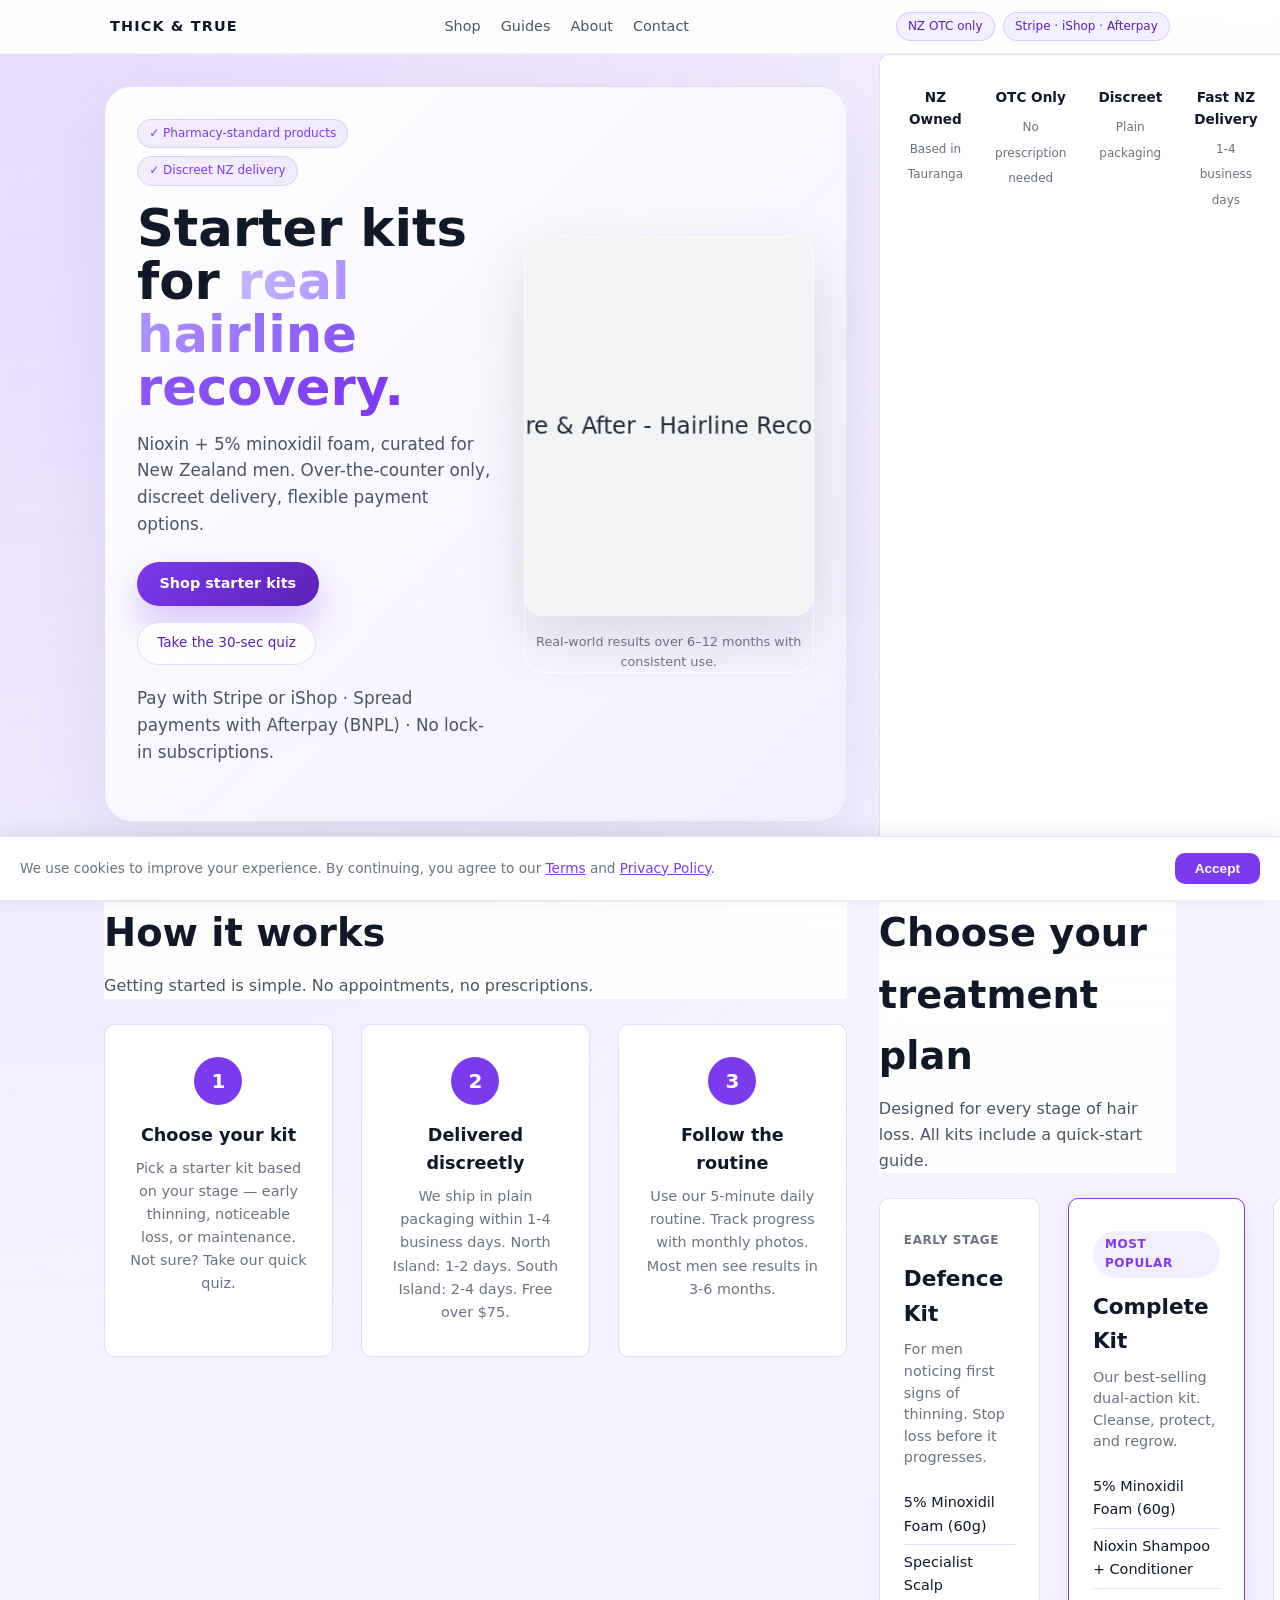
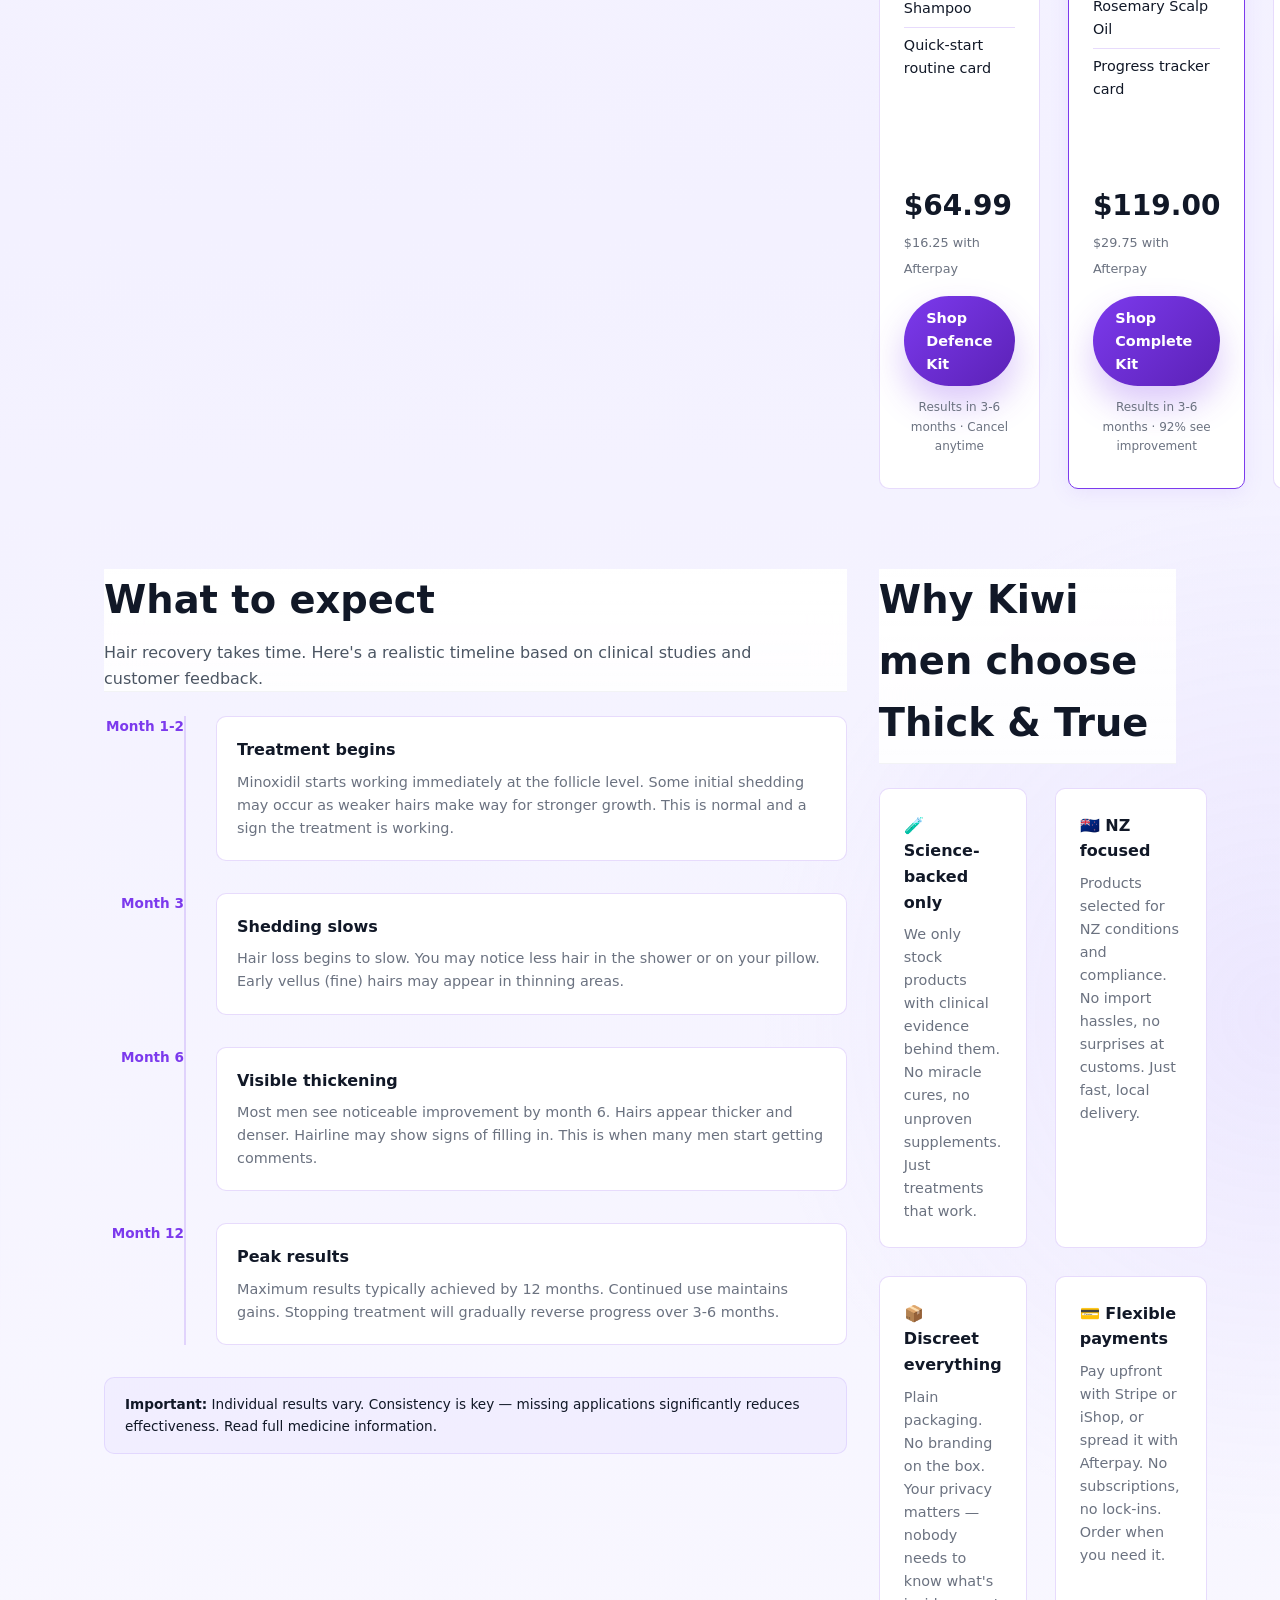
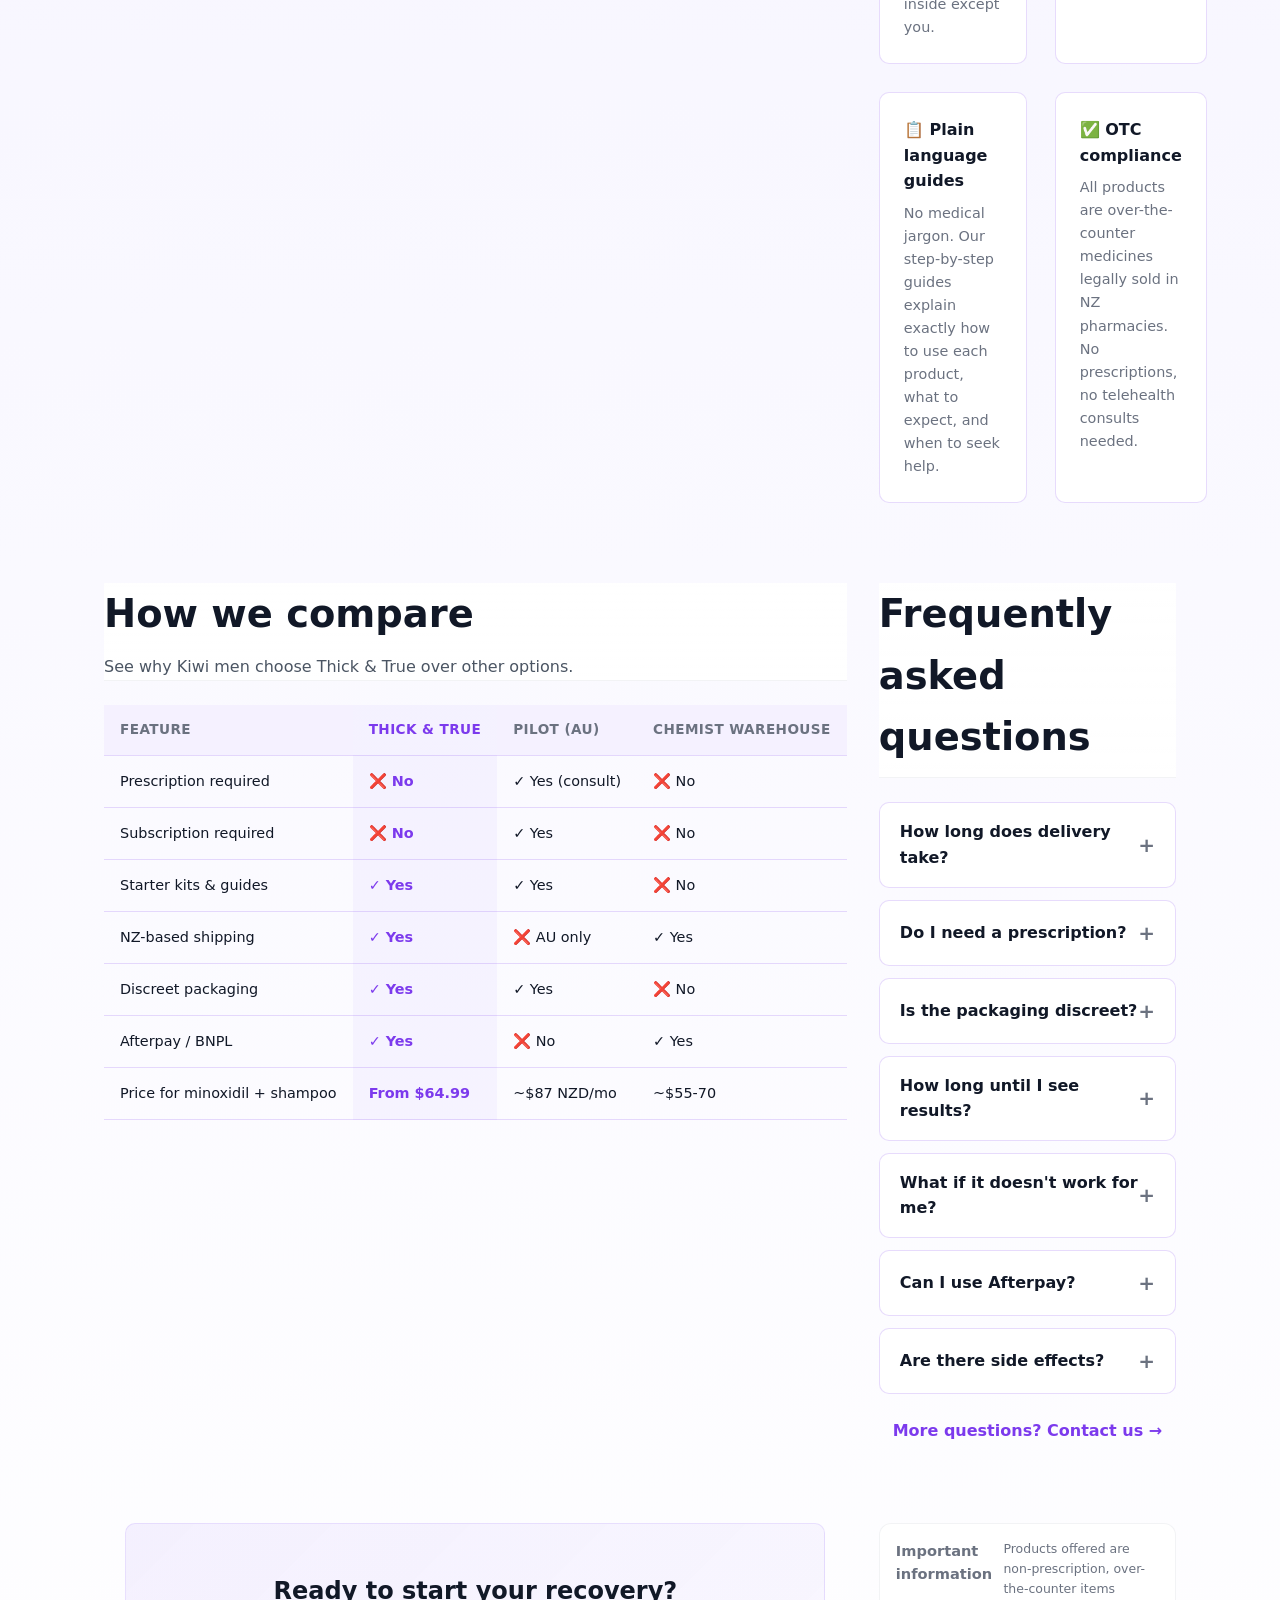
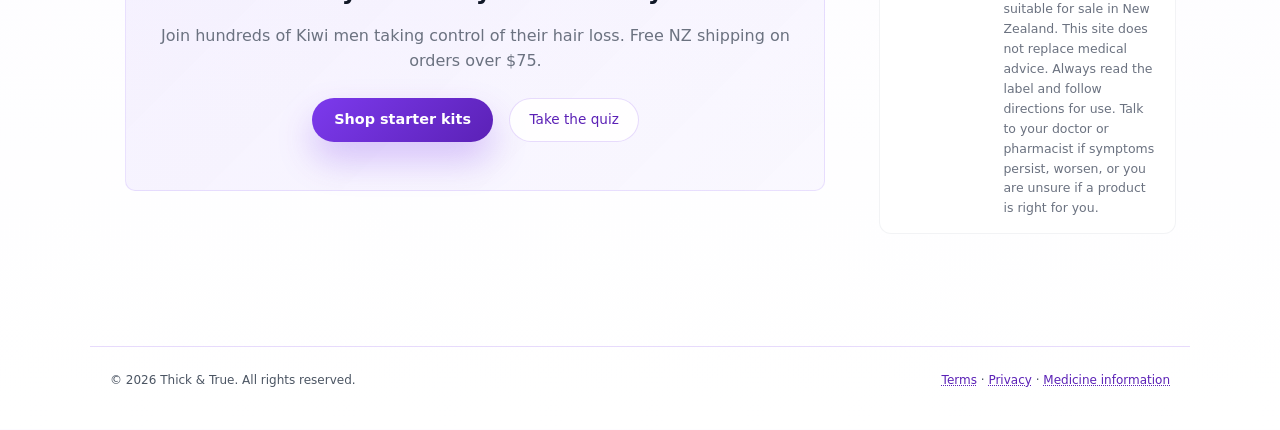
==== commit 0fa2dafb: "Competitor research update: new homepage sections, quiz, treatment plans, comparison table, FAQ, tim" ====
--- a/index.html
+++ b/index.html
@@ -1,124 +1,382 @@
-<!DOCTYPE html>
-<html lang="en">
-<head>
-  <meta charset="UTF-8" />
-  <title>Thick & True | Men’s Hair Recovery Kits</title>
-  <meta name="description" content="Science-backed men’s hair loss treatments delivered across New Zealand. Nioxin, 5% minoxidil foam, starter kits and guides. OTC only, discreet delivery." />
-  <meta property="og:title" content="Thick & True | Men’s Hair Recovery Kits" />
-  <meta property="og:description" content="Science-backed men’s hair loss treatments delivered across New Zealand." />
-  <meta property="og:type" content="website" />
-  <meta name="viewport" content="width=device-width, initial-scale=1" />
-  <link rel="icon" href="data:image/svg+xml,<svg xmlns='http://www.w3.org/2000/svg' viewBox='0 0 100 100'><text y='.9em' font-size='90'>🧬</text></svg>" />
-  <link rel="stylesheet" href="assets/css/main.css" />
-</head>
-<body>
-  <header class="header">
-    <nav class="nav">
-      <a href="index.html" class="logo">Thick &amp; True</a>
-      <div class="nav-links">
-        <a href="products.html">Shop</a>
-        <a href="guides.html">Guides</a>
-        <a href="about.html">About</a>
-        <a href="contact.html">Contact</a>
-      </div>
-      <div class="nav-badges">
-        <span class="pill">NZ OTC only</span>
-        <span class="pill">Stripe · iShop · Afterpay</span>
-      </div>
-    </nav>
-  </header>
-
-  <main class="layout">
-    <section class="hero">
-      <div class="hero-copy">
-        <h1>Starter kits for <span>real hairline recovery.</span></h1>
-        <p>
-          Nioxin + 5% minoxidil foam, curated for New Zealand men. 
-          Over‑the‑counter only, discreet delivery, flexible payment options.
-        </p>
-        <div class="hero-cta">
-          <a href="products.html#starter-kits" class="btn-primary">Shop starter kits</a>
-          <a href="guides.html" class="btn-ghost">View step‑by‑step guide</a>
-        </div>
-        <p class="hero-meta">
-          Pay with Stripe or iShop · Spread payments with Afterpay (BNPL) · No lock‑in subscriptions.
-        </p>
-      </div>
-      <div class="hero-image">
-        <figure>
-          <img src="assets/img/hero-before-after-1.jpg" alt="Before and after hairline recovery" />
-          <figcaption>Real‑world style results over 6–12 months with consistent use.</figcaption>
-        </figure>
-      </div>
-    </section>
-
-    <section id="starter-kits" class="section">
-      <header class="section-header">
-        <h2>Starter kits</h2>
-        <p>Everything you need to start—no guesswork.</p>
-      </header>
-      <div class="grid">
-        <article class="product-card">
-          <img src="assets/img/kit-nioxin-minoxidil.jpg" alt="Nioxin + Minoxidil Foam Starter Kit" />
-          <h3>Nioxin + 5% Minoxidil Foam Starter Kit</h3>
-          <p>Cleanse, protect, and stimulate with a simple daily routine.</p>
-          <ul class="product-bullets">
-            <li>5% minoxidil foam (once or twice daily)</li>
-            <li>Nioxin shampoo + conditioner</li>
-            <li>Quick‑start routine card</li>
-          </ul>
-          <div class="product-footer">
-            <span class="price">$119.00</span>
-            <span class="bnpl">From $29.75 with Afterpay</span>
-          </div>
-          <div class="product-actions">
-            <!-- Stripe Checkout link placeholder -->
-            <a 
-              href="https://checkout.stripe.com/pay/YOUR_CHECKOUT_LINK" 
-              class="btn-primary">
-              Buy now
-            </a>
-            <a href="product-nioxin-starter-kit.html" class="btn-ghost">Learn more</a>
-          </div>
-          <p class="note">Always read the label and follow directions for use.</p>
-        </article>
-      </div>
-    </section>
-
-    <section class="section">
-      <header class="section-header">
-        <h2>How it works</h2>
-      </header>
-      <ol class="steps">
-        <li><strong>1. Choose your kit.</strong> Start with a simple Nioxin + minoxidil combo.</li>
-        <li><strong>2. Follow the guide.</strong> Use our 5‑minute routine, morning and night.</li>
-        <li><strong>3. Track progress.</strong> Take photos every 3 months to see change over time.</li>
-      </ol>
-    </section>
-
-    <section class="section compliance">
-      <h3>Important information</h3>
-      <p>
-        Products offered are non‑prescription, over‑the‑counter items suitable for sale in New Zealand. 
-        This site does not replace medical advice. Always read the label and follow directions for use. 
-        Talk to your doctor or pharmacist if symptoms persist, worsen, or you are unsure if a product is right for you.
-      </p>
-    </section>
-  </main>
-
-  <footer class="footer">
-    <span>© <span id="year"></span> Thick &amp; True. All rights reserved.</span>
-    <span>
-      <a href="legal/terms.html">Terms</a> · 
-      <a href="legal/privacy.html">Privacy</a> · 
-      <a href="legal/medicine-info.html">Medicine information</a>
-    </span>
-  </footer>
-
-  <div class="cookie-banner" id="cookie-banner">
-    <p>We use cookies to improve your experience. By continuing, you agree to our <a href="legal/terms.html">Terms</a> and <a href="legal/privacy.html">Privacy Policy</a>.</p>
-    <button onclick="document.getElementById('cookie-banner').classList.add('hidden'); localStorage.setItem('cookiesAccepted','true')">Accept</button>
-  </div>
-  <script src="assets/js/main.js"></script>
-</body>
-</html>+<!DOCTYPE html>
+<html lang="en">
+<head>
+  <meta charset="UTF-8" />
+  <title>Thick & True | Men's Hair Recovery Kits NZ</title>
+  <meta name="description" content="Science-backed men's hair loss treatments delivered across New Zealand. Nioxin, 5% minoxidil foam, starter kits and guides. OTC only, discreet delivery." />
+  <meta property="og:title" content="Thick & True | Men's Hair Recovery Kits NZ" />
+  <meta property="og:description" content="Science-backed men's hair loss treatments delivered across New Zealand." />
+  <meta property="og:type" content="website" />
+  <meta name="viewport" content="width=device-width, initial-scale=1" />
+  <link rel="icon" href="data:image/svg+xml,<svg xmlns='http://www.w3.org/2000/svg' viewBox='0 0 100 100'><text y='.9em' font-size='90'>🧬</text></svg>" />
+  <link rel="stylesheet" href="assets/css/main.css" />
+</head>
+<body>
+  <header class="header">
+    <nav class="nav">
+      <a href="index.html" class="logo">Thick &amp; True</a>
+      <div class="nav-links">
+        <a href="products.html">Shop</a>
+        <a href="guides.html">Guides</a>
+        <a href="about.html">About</a>
+        <a href="contact.html">Contact</a>
+      </div>
+      <div class="nav-badges">
+        <span class="pill">NZ OTC only</span>
+        <span class="pill">Stripe · iShop · Afterpay</span>
+      </div>
+    </nav>
+  </header>
+
+  <main class="layout">
+    <!-- HERO -->
+    <section class="hero">
+      <div class="hero-copy">
+        <div class="hero-badges">
+          <span class="pill">✓ Pharmacy-standard products</span>
+          <span class="pill">✓ Discreet NZ delivery</span>
+        </div>
+        <h1>Starter kits for <span>real hairline recovery.</span></h1>
+        <p>
+          Nioxin + 5% minoxidil foam, curated for New Zealand men. 
+          Over-the-counter only, discreet delivery, flexible payment options.
+        </p>
+        <div class="hero-cta">
+          <a href="products.html#starter-kits" class="btn-primary">Shop starter kits</a>
+          <a href="quiz.html" class="btn-ghost">Take the 30-sec quiz</a>
+        </div>
+        <p class="hero-meta">
+          Pay with Stripe or iShop · Spread payments with Afterpay (BNPL) · No lock-in subscriptions.
+        </p>
+      </div>
+      <div class="hero-image">
+        <figure>
+          <img src="assets/img/hero-before-after-1.jpg" alt="Before and after hairline recovery" />
+          <figcaption>Real-world results over 6–12 months with consistent use.</figcaption>
+        </figure>
+      </div>
+    </section>
+
+    <!-- TRUST BAR -->
+    <section class="trust-bar">
+      <div class="trust-item">
+        <strong>NZ Owned</strong>
+        <span>Based in Tauranga</span>
+      </div>
+      <div class="trust-item">
+        <strong>OTC Only</strong>
+        <span>No prescription needed</span>
+      </div>
+      <div class="trust-item">
+        <strong>Discreet</strong>
+        <span>Plain packaging</span>
+      </div>
+      <div class="trust-item">
+        <strong>Fast NZ Delivery</strong>
+        <span>1-4 business days</span>
+      </div>
+    </section>
+
+    <!-- HOW IT WORKS -->
+    <section class="section how-it-works">
+      <header class="section-header">
+        <h2>How it works</h2>
+        <p>Getting started is simple. No appointments, no prescriptions.</p>
+      </header>
+      <div class="grid three-col steps">
+        <article class="step-card">
+          <div class="step-number">1</div>
+          <h3>Choose your kit</h3>
+          <p>Pick a starter kit based on your stage — early thinning, noticeable loss, or maintenance. Not sure? Take our <a href="quiz.html">quick quiz</a>.</p>
+        </article>
+        <article class="step-card">
+          <div class="step-number">2</div>
+          <h3>Delivered discreetly</h3>
+          <p>We ship in plain packaging within 1-4 business days. North Island: 1-2 days. South Island: 2-4 days. Free over $75.</p>
+        </article>
+        <article class="step-card">
+          <div class="step-number">3</div>
+          <h3>Follow the routine</h3>
+          <p>Use our 5-minute daily routine. Track progress with monthly photos. Most men see results in 3-6 months.</p>
+        </article>
+      </div>
+    </section>
+
+    <!-- TREATMENT PLANS -->
+    <section class="section" id="starter-kits">
+      <header class="section-header">
+        <h2>Choose your treatment plan</h2>
+        <p>Designed for every stage of hair loss. All kits include a quick-start guide.</p>
+      </header>
+      <div class="grid three-col plans">
+        <article class="plan-card">
+          <div class="plan-tag">Early Stage</div>
+          <h3>Defence Kit</h3>
+          <p class="plan-desc">For men noticing first signs of thinning. Stop loss before it progresses.</p>
+          <ul class="plan-features">
+            <li>5% Minoxidil Foam (60g)</li>
+            <li>Specialist Scalp Shampoo</li>
+            <li>Quick-start routine card</li>
+          </ul>
+          <div class="plan-price">
+            <span class="price">$64.99</span>
+            <span class="bnpl">$16.25 with Afterpay</span>
+          </div>
+          <a href="products.html" class="btn-primary">Shop Defence Kit</a>
+          <p class="plan-note">Results in 3-6 months · Cancel anytime</p>
+        </article>
+
+        <article class="plan-card featured">
+          <div class="plan-tag popular">Most Popular</div>
+          <h3>Complete Kit</h3>
+          <p class="plan-desc">Our best-selling dual-action kit. Cleanse, protect, and regrow.</p>
+          <ul class="plan-features">
+            <li>5% Minoxidil Foam (60g)</li>
+            <li>Nioxin Shampoo + Conditioner</li>
+            <li>Rosemary Scalp Oil</li>
+            <li>Progress tracker card</li>
+          </ul>
+          <div class="plan-price">
+            <span class="price">$119.00</span>
+            <span class="bnpl">$29.75 with Afterpay</span>
+          </div>
+          <a href="product-nioxin-starter-kit.html" class="btn-primary">Shop Complete Kit</a>
+          <p class="plan-note">Results in 3-6 months · 92% see improvement</p>
+        </article>
+
+        <article class="plan-card">
+          <div class="plan-tag">Advanced</div>
+          <h3>Intensive Kit</h3>
+          <p class="plan-desc">For noticeable thinning or receding hairlines. Maximum coverage.</p>
+          <ul class="plan-features">
+            <li>5% Minoxidil Foam (2x 60g)</li>
+            <li>Nioxin System Kit</li>
+            <li>Keratin Hair Fibres</li>
+            <li>Rosemary Scalp Oil</li>
+            <li>Monthly progress tracker</li>
+          </ul>
+          <div class="plan-price">
+            <span class="price">$179.00</span>
+            <span class="bnpl">$44.75 with Afterpay</span>
+          </div>
+          <a href="products.html" class="btn-primary">Shop Intensive Kit</a>
+          <p class="plan-note">Results in 3-6 months · Full coverage</p>
+        </article>
+      </div>
+    </section>
+
+    <!-- PROGRESS TIMELINE -->
+    <section class="section timeline-section">
+      <header class="section-header">
+        <h2>What to expect</h2>
+        <p>Hair recovery takes time. Here's a realistic timeline based on clinical studies and customer feedback.</p>
+      </header>
+      <div class="timeline">
+        <div class="timeline-item">
+          <div class="timeline-month">Month 1-2</div>
+          <div class="timeline-content">
+            <h4>Treatment begins</h4>
+            <p>Minoxidil starts working immediately at the follicle level. Some initial shedding may occur as weaker hairs make way for stronger growth. This is normal and a sign the treatment is working.</p>
+          </div>
+        </div>
+        <div class="timeline-item">
+          <div class="timeline-month">Month 3</div>
+          <div class="timeline-content">
+            <h4>Shedding slows</h4>
+            <p>Hair loss begins to slow. You may notice less hair in the shower or on your pillow. Early vellus (fine) hairs may appear in thinning areas.</p>
+          </div>
+        </div>
+        <div class="timeline-item">
+          <div class="timeline-month">Month 6</div>
+          <div class="timeline-content">
+            <h4>Visible thickening</h4>
+            <p>Most men see noticeable improvement by month 6. Hairs appear thicker and denser. Hairline may show signs of filling in. This is when many men start getting comments.</p>
+          </div>
+        </div>
+        <div class="timeline-item">
+          <div class="timeline-month">Month 12</div>
+          <div class="timeline-content">
+            <h4>Peak results</h4>
+            <p>Maximum results typically achieved by 12 months. Continued use maintains gains. Stopping treatment will gradually reverse progress over 3-6 months.</p>
+          </div>
+        </div>
+      </div>
+      <div class="timeline-note">
+        <p><strong>Important:</strong> Individual results vary. Consistency is key — missing applications significantly reduces effectiveness. <a href="legal/medicine-info.html">Read full medicine information</a>.</p>
+      </div>
+    </section>
+
+    <!-- WHY THICK & TRUE -->
+    <section class="section why-us">
+      <header class="section-header">
+        <h2>Why Kiwi men choose Thick & True</h2>
+      </header>
+      <div class="grid two-col">
+        <article class="why-card">
+          <h4>🧪 Science-backed only</h4>
+          <p>We only stock products with clinical evidence behind them. No miracle cures, no unproven supplements. Just treatments that work.</p>
+        </article>
+        <article class="why-card">
+          <h4>🇳🇿 NZ focused</h4>
+          <p>Products selected for NZ conditions and compliance. No import hassles, no surprises at customs. Just fast, local delivery.</p>
+        </article>
+        <article class="why-card">
+          <h4>📦 Discreet everything</h4>
+          <p>Plain packaging. No branding on the box. Your privacy matters — nobody needs to know what's inside except you.</p>
+        </article>
+        <article class="why-card">
+          <h4>💳 Flexible payments</h4>
+          <p>Pay upfront with Stripe or iShop, or spread it with Afterpay. No subscriptions, no lock-ins. Order when you need it.</p>
+        </article>
+        <article class="why-card">
+          <h4>📋 Plain language guides</h4>
+          <p>No medical jargon. Our step-by-step guides explain exactly how to use each product, what to expect, and when to seek help.</p>
+        </article>
+        <article class="why-card">
+          <h4>✅ OTC compliance</h4>
+          <p>All products are over-the-counter medicines legally sold in NZ pharmacies. No prescriptions, no telehealth consults needed.</p>
+        </article>
+      </div>
+    </section>
+
+    <!-- VS COMPETITORS -->
+    <section class="section comparison">
+      <header class="section-header">
+        <h2>How we compare</h2>
+        <p>See why Kiwi men choose Thick & True over other options.</p>
+      </header>
+      <div class="comparison-table-wrapper">
+        <table class="comparison-table">
+          <thead>
+            <tr>
+              <th>Feature</th>
+              <th class="highlight">Thick & True</th>
+              <th>Pilot (AU)</th>
+              <th>Chemist Warehouse</th>
+            </tr>
+          </thead>
+          <tbody>
+            <tr>
+              <td>Prescription required</td>
+              <td class="highlight">❌ No</td>
+              <td>✓ Yes (consult)</td>
+              <td>❌ No</td>
+            </tr>
+            <tr>
+              <td>Subscription required</td>
+              <td class="highlight">❌ No</td>
+              <td>✓ Yes</td>
+              <td>❌ No</td>
+            </tr>
+            <tr>
+              <td>Starter kits & guides</td>
+              <td class="highlight">✓ Yes</td>
+              <td>✓ Yes</td>
+              <td>❌ No</td>
+            </tr>
+            <tr>
+              <td>NZ-based shipping</td>
+              <td class="highlight">✓ Yes</td>
+              <td>❌ AU only</td>
+              <td>✓ Yes</td>
+            </tr>
+            <tr>
+              <td>Discreet packaging</td>
+              <td class="highlight">✓ Yes</td>
+              <td>✓ Yes</td>
+              <td>❌ No</td>
+            </tr>
+            <tr>
+              <td>Afterpay / BNPL</td>
+              <td class="highlight">✓ Yes</td>
+              <td>❌ No</td>
+              <td>✓ Yes</td>
+            </tr>
+            <tr>
+              <td>Price for minoxidil + shampoo</td>
+              <td class="highlight">From $64.99</td>
+              <td>~$87 NZD/mo</td>
+              <td>~$55-70</td>
+            </tr>
+          </tbody>
+        </table>
+      </div>
+    </section>
+
+    <!-- FAQ -->
+    <section class="section">
+      <header class="section-header">
+        <h2>Frequently asked questions</h2>
+      </header>
+      <div class="faq-list">
+        <details class="faq-item">
+          <summary>How long does delivery take?</summary>
+          <p>North Island: 1-2 business days. South Island: 2-4 business days. Rural deliveries may add 1-2 days. All orders ship from NZ.</p>
+        </details>
+        <details class="faq-item">
+          <summary>Do I need a prescription?</summary>
+          <p>No. All products we sell are over-the-counter (OTC) medicines legally available in New Zealand pharmacies. No doctor's visit or prescription required.</p>
+        </details>
+        <details class="faq-item">
+          <summary>Is the packaging discreet?</summary>
+          <p>Yes. All orders ship in plain, unbranded packaging with no mention of Thick & True or hair products on the exterior.</p>
+        </details>
+        <details class="faq-item">
+          <summary>How long until I see results?</summary>
+          <p>Most men notice reduced shedding by month 3 and visible thickening by month 6. Maximum results typically occur around 12 months. Consistency is essential — skipping applications significantly reduces effectiveness.</p>
+        </details>
+        <details class="faq-item">
+          <summary>What if it doesn't work for me?</summary>
+          <p>Minoxidil works for approximately 80-92% of men when used consistently. If you don't see results after 6 months of proper use, consult a doctor or dermatologist. We accept returns of unopened products within 30 days.</p>
+        </details>
+        <details class="faq-item">
+          <summary>Can I use Afterpay?</summary>
+          <p>Yes — Afterpay is available at checkout for orders over $35. Your order ships immediately while you pay in four fortnightly instalments.</p>
+        </details>
+        <details class="faq-item">
+          <summary>Are there side effects?</summary>
+          <p>The most common side effect is scalp irritation or dryness, usually mild and temporary. Read our <a href="legal/medicine-info.html">medicine information</a> for full details. Stop use and consult a doctor if you experience chest pain, dizziness, or rapid heartbeat.</p>
+        </details>
+      </div>
+      <p class="faq-more"><a href="contact.html">More questions? Contact us →</a></p>
+    </section>
+
+    <!-- CTA SECTION -->
+    <section class="section cta-section">
+      <div class="cta-box">
+        <h2>Ready to start your recovery?</h2>
+        <p>Join hundreds of Kiwi men taking control of their hair loss. Free NZ shipping on orders over $75.</p>
+        <div class="cta-buttons">
+          <a href="products.html" class="btn-primary">Shop starter kits</a>
+          <a href="quiz.html" class="btn-ghost">Take the quiz</a>
+        </div>
+      </div>
+    </section>
+
+    <!-- COMPLIANCE -->
+    <section class="section compliance">
+      <h3>Important information</h3>
+      <p>
+        Products offered are non-prescription, over-the-counter items suitable for sale in New Zealand. 
+        This site does not replace medical advice. Always read the label and follow directions for use. 
+        Talk to your doctor or pharmacist if symptoms persist, worsen, or you are unsure if a product is right for you.
+      </p>
+    </section>
+  </main>
+
+  <footer class="footer">
+    <span>© <span id="year"></span> Thick &amp; True. All rights reserved.</span>
+    <span>
+      <a href="legal/terms.html">Terms</a> · 
+      <a href="legal/privacy.html">Privacy</a> · 
+      <a href="legal/medicine-info.html">Medicine information</a>
+    </span>
+  </footer>
+
+  <div class="cookie-banner" id="cookie-banner">
+    <p>We use cookies to improve your experience. By continuing, you agree to our <a href="legal/terms.html">Terms</a> and <a href="legal/privacy.html">Privacy Policy</a>.</p>
+    <button onclick="document.getElementById('cookie-banner').classList.add('hidden'); localStorage.setItem('cookiesAccepted','true')">Accept</button>
+  </div>
+  <script src="assets/js/main.js"></script>
+</body>
+</html>
--- a/assets/css/main.css
+++ b/assets/css/main.css
@@ -1205,6 +1205,360 @@
       }
     }
 
+    /* Trust bar */
+    .trust-bar {
+      display: grid;
+      grid-template-columns: repeat(4, 1fr);
+      gap: 1rem;
+      max-width: 1100px;
+      margin: 0 auto;
+      padding: 1.5rem 1.25rem;
+      background: var(--card);
+      border: 1px solid var(--border);
+      border-radius: var(--radius);
+      margin-top: -2rem;
+      position: relative;
+      z-index: 2;
+    }
+
+    .trust-item {
+      text-align: center;
+      padding: 0.5rem;
+    }
+
+    .trust-item strong {
+      display: block;
+      font-size: 0.85rem;
+      color: var(--text);
+      margin-bottom: 0.25rem;
+    }
+
+    .trust-item span {
+      font-size: 0.75rem;
+      color: var(--muted);
+    }
+
+    /* Hero badges */
+    .hero-badges {
+      display: flex;
+      gap: 0.5rem;
+      flex-wrap: wrap;
+      margin-bottom: 1rem;
+    }
+
+    .hero-badges .pill {
+      background: rgba(139, 92, 246, 0.1);
+      color: var(--accent);
+      border: 1px solid rgba(139, 92, 246, 0.2);
+    }
+
+    /* Step cards */
+    .step-card {
+      text-align: center;
+      padding: 2rem 1.5rem;
+      background: var(--card);
+      border: 1px solid var(--border);
+      border-radius: var(--radius);
+    }
+
+    .step-number {
+      width: 48px;
+      height: 48px;
+      border-radius: 999px;
+      background: var(--accent);
+      color: white;
+      font-size: 1.25rem;
+      font-weight: 700;
+      display: flex;
+      align-items: center;
+      justify-content: center;
+      margin: 0 auto 1rem;
+    }
+
+    .step-card h3 {
+      font-size: 1.1rem;
+      margin-bottom: 0.5rem;
+    }
+
+    .step-card p {
+      font-size: 0.9rem;
+      color: var(--muted);
+      line-height: 1.6;
+    }
+
+    /* Plan cards */
+    .plan-card {
+      background: var(--card);
+      border: 1px solid var(--border);
+      border-radius: var(--radius);
+      padding: 2rem 1.5rem;
+      display: flex;
+      flex-direction: column;
+      position: relative;
+    }
+
+    .plan-card.featured {
+      border-color: var(--accent);
+      box-shadow: 0 4px 20px rgba(139, 92, 246, 0.1);
+    }
+
+    .plan-tag {
+      display: inline-block;
+      font-size: 0.75rem;
+      font-weight: 600;
+      text-transform: uppercase;
+      letter-spacing: 0.05em;
+      color: var(--muted);
+      margin-bottom: 0.75rem;
+    }
+
+    .plan-tag.popular {
+      color: var(--accent);
+      background: rgba(139, 92, 246, 0.1);
+      padding: 0.25rem 0.75rem;
+      border-radius: 999px;
+    }
+
+    .plan-card h3 {
+      font-size: 1.35rem;
+      margin-bottom: 0.5rem;
+    }
+
+    .plan-desc {
+      font-size: 0.9rem;
+      color: var(--muted);
+      margin-bottom: 1rem;
+      line-height: 1.5;
+    }
+
+    .plan-features {
+      list-style: none;
+      padding: 0;
+      margin: 0 0 1.5rem;
+      flex-grow: 1;
+    }
+
+    .plan-features li {
+      padding: 0.4rem 0;
+      font-size: 0.9rem;
+      border-bottom: 1px solid var(--border);
+    }
+
+    .plan-features li:last-child {
+      border-bottom: none;
+    }
+
+    .plan-price {
+      margin-bottom: 1rem;
+    }
+
+    .plan-price .price {
+      font-size: 1.75rem;
+      font-weight: 700;
+      color: var(--text);
+      display: block;
+    }
+
+    .plan-price .bnpl {
+      font-size: 0.8rem;
+      color: var(--muted);
+    }
+
+    .plan-note {
+      font-size: 0.75rem;
+      color: var(--muted);
+      margin-top: 0.75rem;
+      text-align: center;
+    }
+
+    /* Timeline */
+    .timeline {
+      max-width: 800px;
+      margin: 0 auto;
+      position: relative;
+    }
+
+    .timeline::before {
+      content: '';
+      position: absolute;
+      left: 80px;
+      top: 0;
+      bottom: 0;
+      width: 2px;
+      background: var(--border);
+    }
+
+    .timeline-item {
+      display: flex;
+      gap: 2rem;
+      margin-bottom: 2rem;
+      position: relative;
+    }
+
+    .timeline-month {
+      width: 80px;
+      font-weight: 700;
+      font-size: 0.85rem;
+      color: var(--accent);
+      text-align: right;
+      flex-shrink: 0;
+    }
+
+    .timeline-content {
+      background: var(--card);
+      border: 1px solid var(--border);
+      border-radius: var(--radius);
+      padding: 1.25rem;
+      flex: 1;
+    }
+
+    .timeline-content h4 {
+      font-size: 1rem;
+      margin-bottom: 0.5rem;
+    }
+
+    .timeline-content p {
+      font-size: 0.9rem;
+      color: var(--muted);
+      line-height: 1.6;
+      margin: 0;
+    }
+
+    .timeline-note {
+      max-width: 800px;
+      margin: 2rem auto 0;
+      padding: 1rem 1.25rem;
+      background: rgba(139, 92, 246, 0.05);
+      border: 1px solid rgba(139, 92, 246, 0.15);
+      border-radius: var(--radius);
+      font-size: 0.85rem;
+    }
+
+    /* Why us cards */
+    .why-card {
+      padding: 1.5rem;
+      background: var(--card);
+      border: 1px solid var(--border);
+      border-radius: var(--radius);
+    }
+
+    .why-card h4 {
+      font-size: 1rem;
+      margin-bottom: 0.5rem;
+    }
+
+    .why-card p {
+      font-size: 0.9rem;
+      color: var(--muted);
+      line-height: 1.6;
+      margin: 0;
+    }
+
+    /* Comparison table */
+    .comparison-table-wrapper {
+      overflow-x: auto;
+      max-width: 1100px;
+      margin: 0 auto;
+    }
+
+    .comparison-table {
+      width: 100%;
+      border-collapse: collapse;
+      font-size: 0.9rem;
+    }
+
+    .comparison-table th,
+    .comparison-table td {
+      padding: 0.875rem 1rem;
+      text-align: left;
+      border-bottom: 1px solid var(--border);
+    }
+
+    .comparison-table th {
+      background: var(--bg-alt);
+      font-weight: 600;
+      font-size: 0.85rem;
+      text-transform: uppercase;
+      letter-spacing: 0.03em;
+      color: var(--muted);
+    }
+
+    .comparison-table th.highlight,
+    .comparison-table td.highlight {
+      background: rgba(139, 92, 246, 0.05);
+      color: var(--accent);
+      font-weight: 600;
+    }
+
+    .comparison-table tr:hover td {
+      background: var(--bg-alt);
+    }
+
+    .comparison-table tr:hover td.highlight {
+      background: rgba(139, 92, 246, 0.08);
+    }
+
+    /* FAQ list */
+    .faq-list {
+      max-width: 800px;
+      margin: 0 auto;
+    }
+
+    .faq-more {
+      text-align: center;
+      margin-top: 1.5rem;
+    }
+
+    .faq-more a {
+      color: var(--accent);
+      font-weight: 600;
+    }
+
+    /* CTA section */
+    .cta-section {
+      text-align: center;
+    }
+
+    .cta-box {
+      max-width: 700px;
+      margin: 0 auto;
+      padding: 3rem 2rem;
+      background: linear-gradient(135deg, rgba(139, 92, 246, 0.08), rgba(167, 139, 250, 0.05));
+      border: 1px solid rgba(139, 92, 246, 0.15);
+      border-radius: var(--radius);
+    }
+
+    .cta-box h2 {
+      margin-bottom: 0.75rem;
+    }
+
+    .cta-box p {
+      color: var(--muted);
+      margin-bottom: 1.5rem;
+    }
+
+    .cta-buttons {
+      display: flex;
+      gap: 1rem;
+      justify-content: center;
+      flex-wrap: wrap;
+    }
+
+    @media (max-width: 900px) {
+      .trust-bar {
+        grid-template-columns: repeat(2, 1fr);
+        margin-top: -1rem;
+      }
+
+      .timeline::before {
+        left: 60px;
+      }
+
+      .timeline-month {
+        width: 60px;
+      }
+    }
+
     @media (max-width: 640px) {
       .nav {
         flex-direction: column;
@@ -1225,6 +1579,31 @@
         font-size: 2.45rem;
       }
 
+      .trust-bar {
+        grid-template-columns: 1fr 1fr;
+        gap: 0.75rem;
+      }
+
+      .timeline::before {
+        left: 0;
+      }
+
+      .timeline-item {
+        flex-direction: column;
+        gap: 0.5rem;
+      }
+
+      .timeline-month {
+        width: auto;
+        text-align: left;
+      }
+
+      .comparison-table th,
+      .comparison-table td {
+        padding: 0.625rem 0.75rem;
+        font-size: 0.8rem;
+      }
+
       .cookie-banner {
         flex-direction: column;
         text-align: center;
